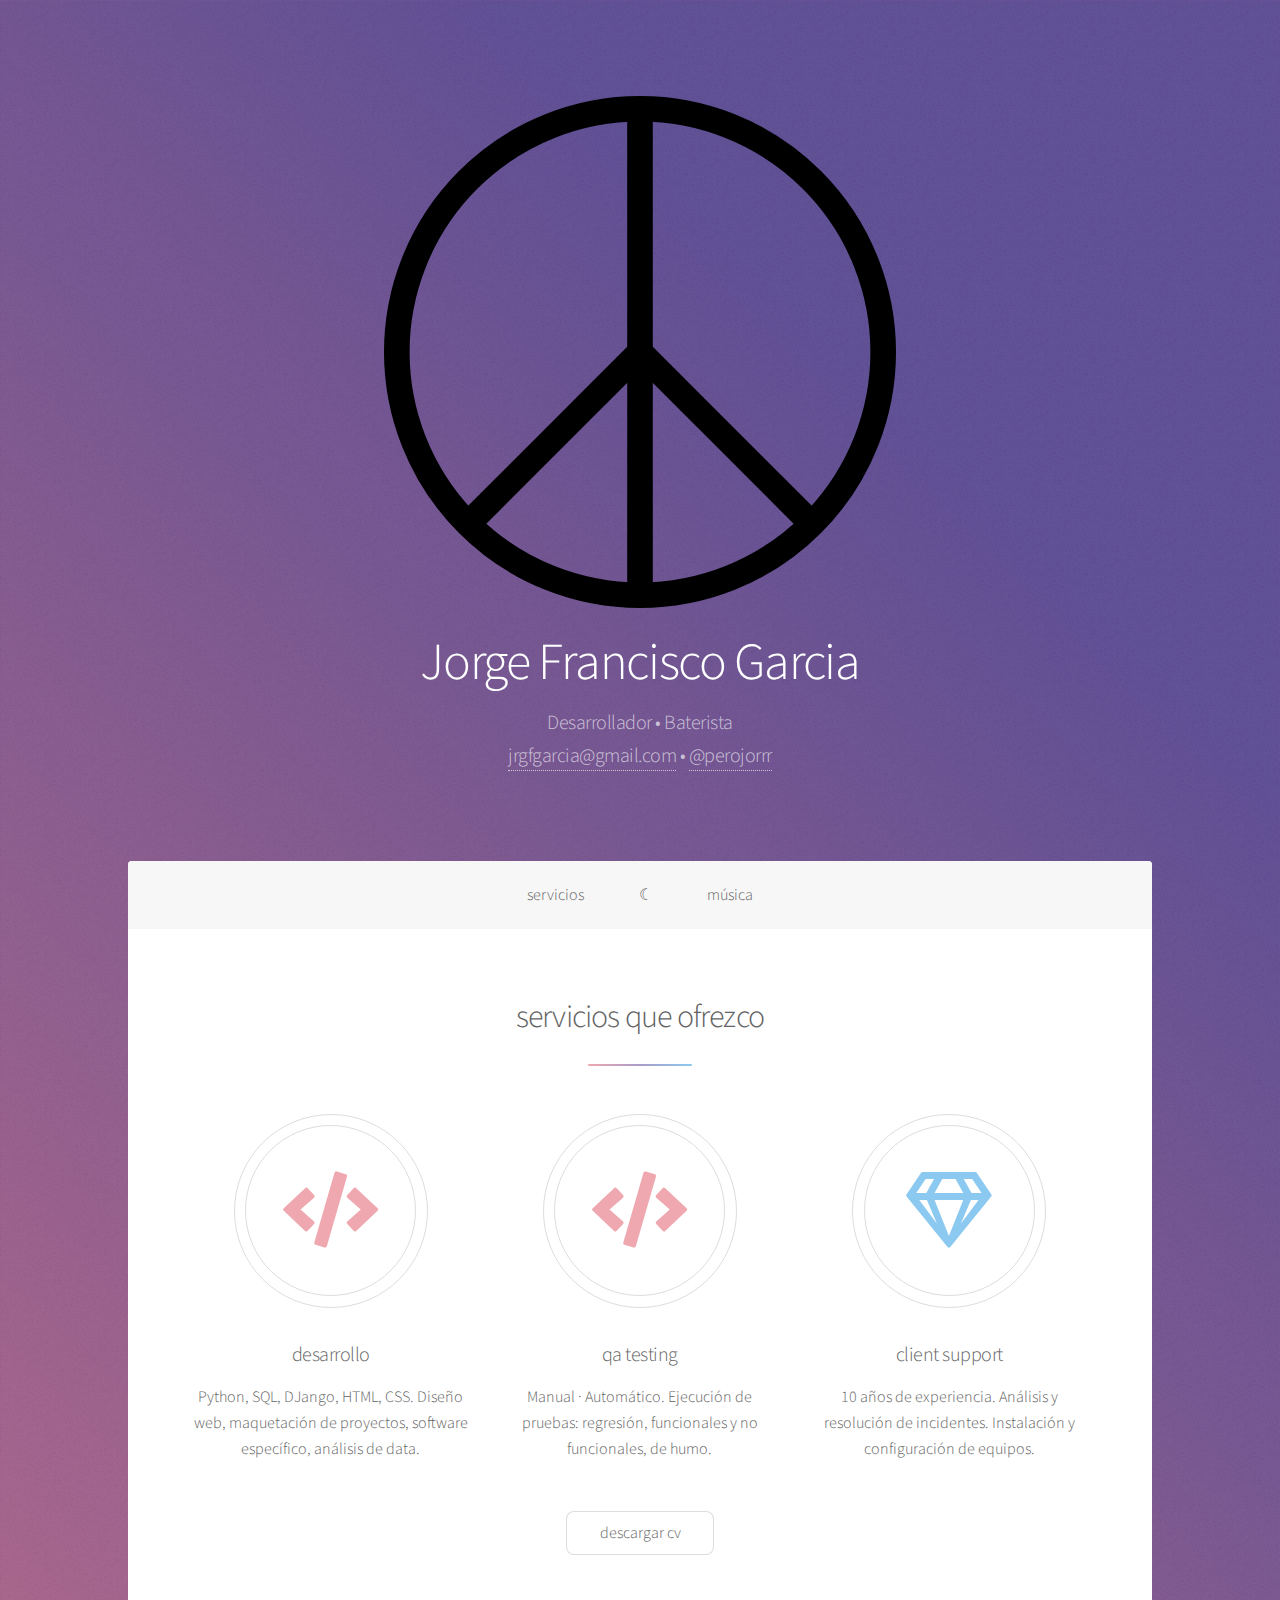
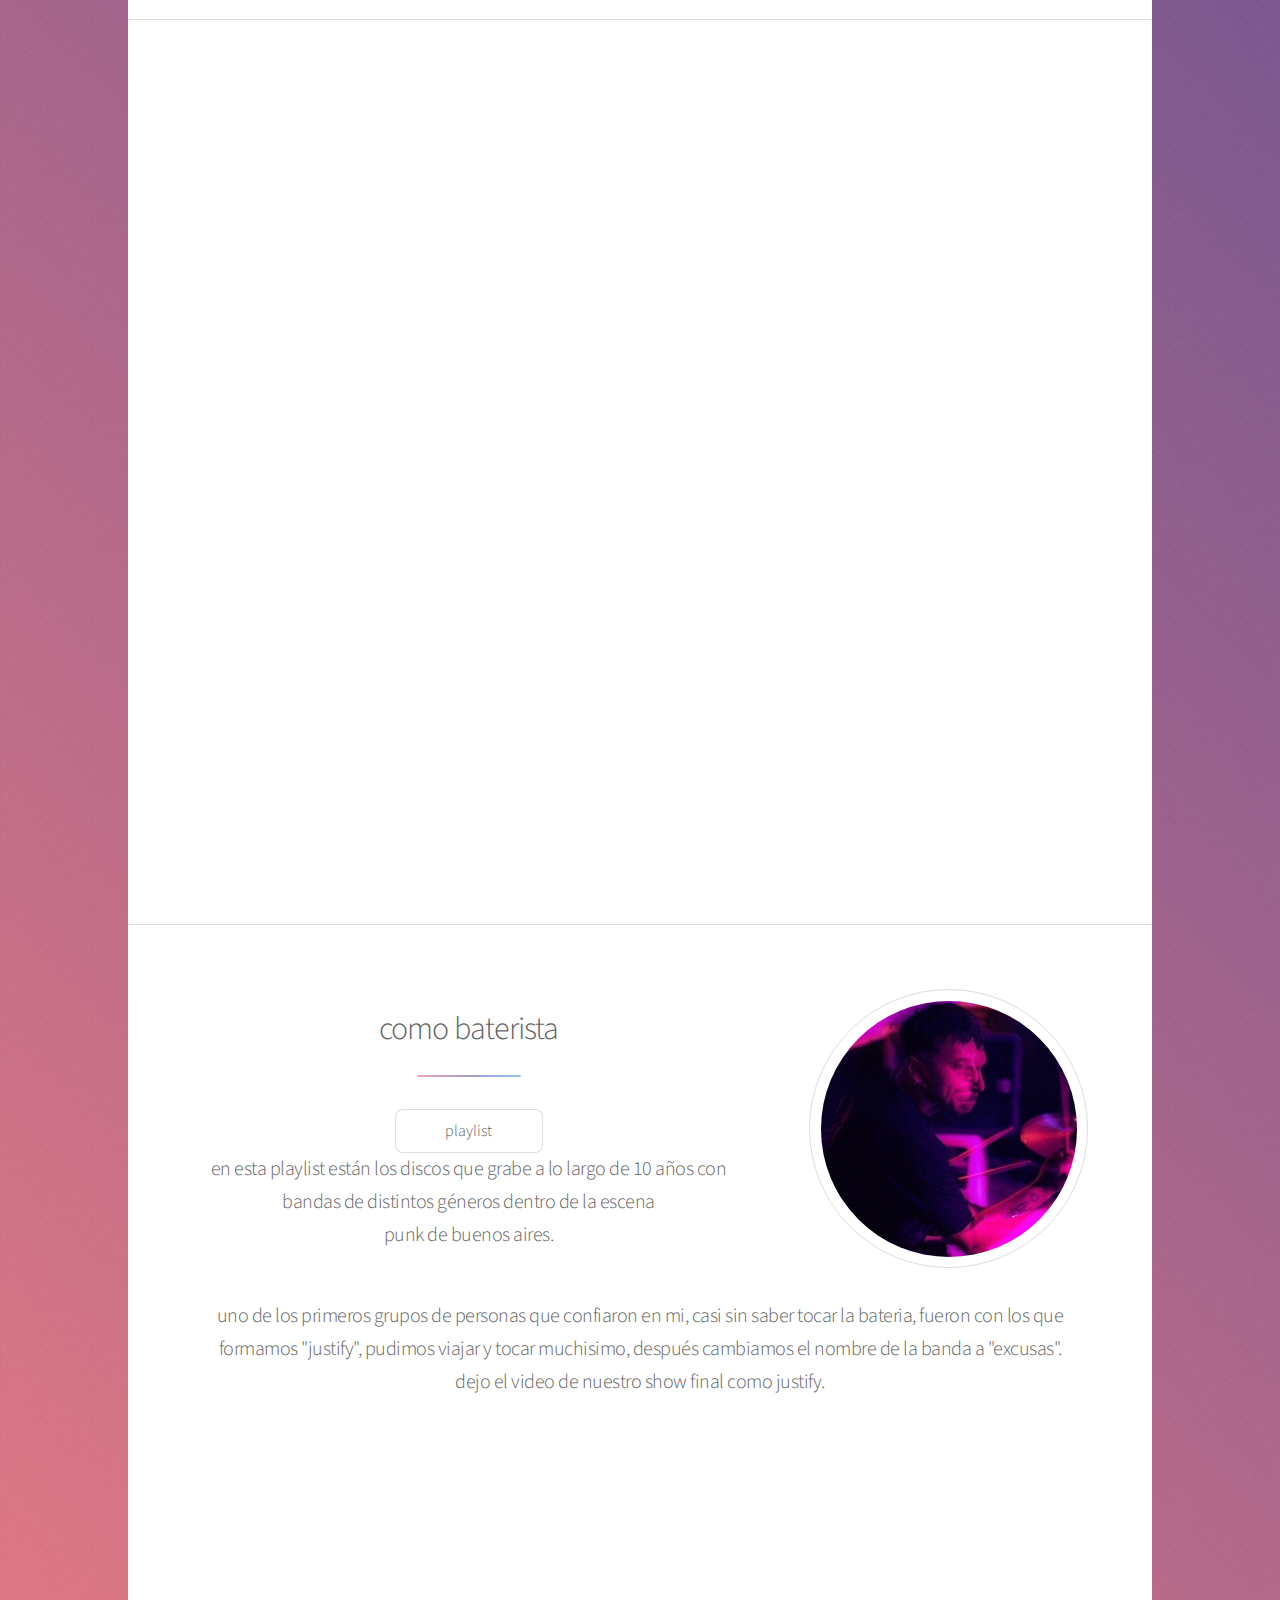
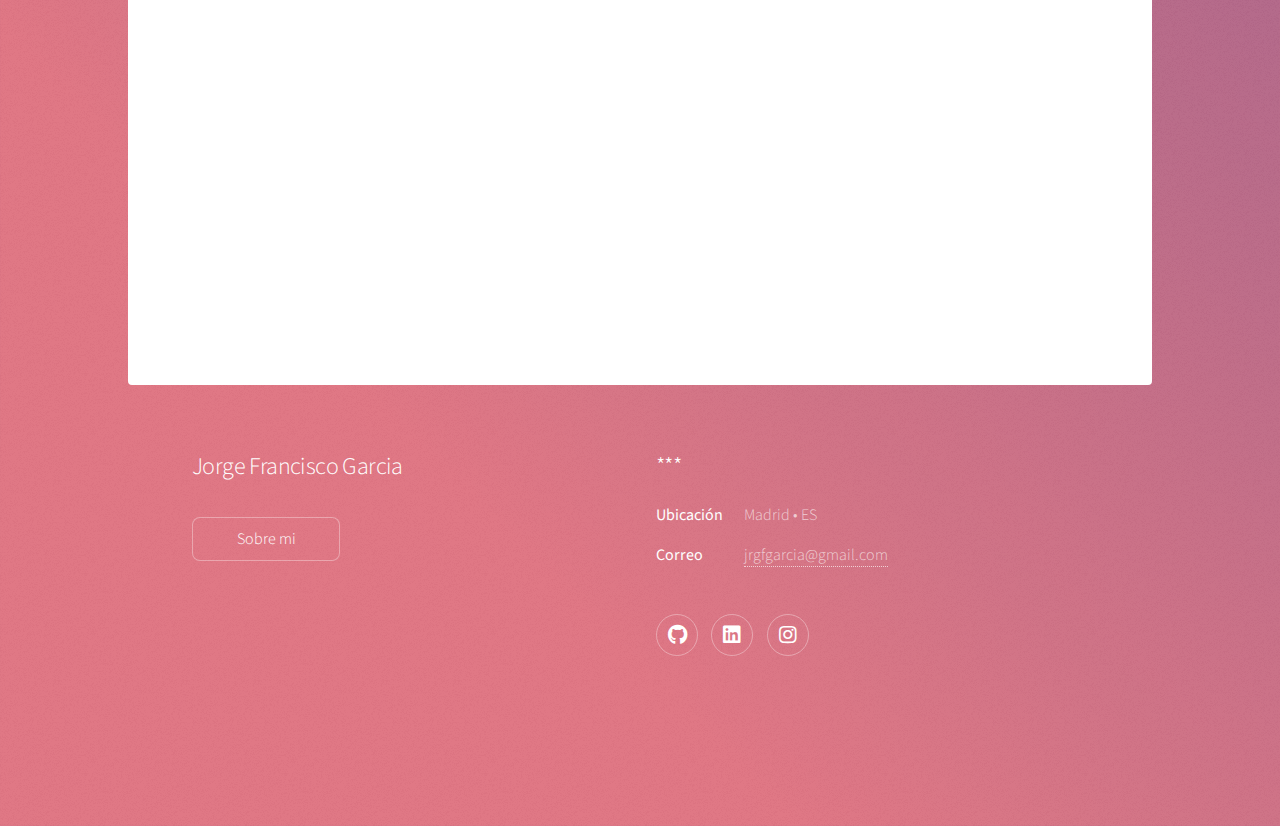
==== index.html @ feb72db9 "Update index.html" ====
<!DOCTYPE HTML>
<html>
	<head>
		<title>Jorge Francisco Garcia</title>
		<meta charset="utf-8" />
		<meta name="viewport" content="width=device-width, initial-scale=1, user-scalable=no" />
		<link rel="stylesheet" href="assets/css/main.css" />
		<!--==================== Favicon ====================-->
    		<link rel="shortcut icon" href="/images/favicon_edited.png" type="image/png">
		<noscript><link rel="stylesheet" href="assets/css/noscript.css" /></noscript>
	</head>
	<body class="is-preload">

		<!-- Wrapper -->
			<div id="wrapper">

				<!-- Header -->
					<header id="header" class="alt">
						<span class="logo"><img src="images/logo.svg" alt="" /></span>
						<h1>Jorge Francisco Garcia</h1>
						<p>Desarrollador &bull; Baterista<br />
						<a href="mailto:jrgfgarcia@gmail.com">jrgfgarcia@gmail.com</a> &bull; <a href="https://instagram.com/perojorrr">@perojorrr</a></p>
					</header>

				<!-- Nav -->
					<nav id="nav">
						<ul>
							<!-- <li><a href="#intro" class="active">Introduction</a></li> -->
							<li><a href="#first">servicios</a></li>
							<li><a href="#second">☾</a></li>
							<li><a href="#cta">música</a></li>
						</ul>
					</nav>

				<!-- Main -->
					<div id="main">

						<!-- Introduction 
							<section id="intro" class="main">
								<div class="spotlight">
									<div class="content">
										<header class="major">
											<h2>Ipsum sed adipiscing</h2>
										</header>
										<p>Sed lorem ipsum dolor sit amet nullam consequat feugiat consequat magna
										adipiscing magna etiam amet veroeros. Lorem ipsum dolor tempus sit cursus.
										Tempus nisl et nullam lorem ipsum dolor sit amet aliquam.</p>
										<ul class="actions">
											<li><a href="generic.html" class="button">Learn More</a></li>
										</ul>
									</div>
									<span class="image"><img src="images/pic01.jpg" alt="" /></span>
								</div>
							</section>-->

						<!-- First Section -->
							<section id="first" class="main special">
								<header class="major">
									<h2>servicios que ofrezco</h2>
								</header>
								<ul class="features">
									<li>
										<span class="icon solid major style1 fa-code"></span>
										<h3>desarrollo</h3>
										<p>Python, SQL, DJango, HTML, CSS. Diseño web, maquetación de proyectos, software específico, análisis de data.</p>
									</li>
									<li>
										<span class="icon solid major style1 fa-code"></span>
										<h3>qa testing</h3>
										<p>Manual · Automático. Ejecución de pruebas: regresión, funcionales y no funcionales, de humo.</p>
									</li>
									<li>
										<span class="icon major style5 fa-gem"></span>
										<h3>client support</h3>
										<p>10 años de experiencia. Análisis y resolución de incidentes. Instalación y configuración de
											equipos.</p>
									</li>
								</ul>
								<footer class="major">
									<ul class="actions special">
										<li><a download="" href="assets/pdf/garcia-cv.pdf" class="button">descargar cv</a></li>
									</ul>
								</footer>
							</section>

						<!-- Second Section -->
							<section id="second" class="main special">
								<!-- <header class="major">
									<h2>Ipsum consequat</h2>
									<p>Donec imperdiet consequat consequat. Suspendisse feugiat congue<br />
									posuere. Nulla massa urna, fermentum eget quam aliquet.</p>
								</header> -->
									<section id="moon" class="main special">
									<iframe width="1200" height="800" src="https://science.nasa.gov/wp-content/uploads/2024/01/moon-phases-2024.mp4#t=0.3" title="VIDEO_TITLE" frameborder="0" allow="accelerometer; autoplay; clipboard-write; gyroscope; picture-in-picture" allowfullscreen></iframe>
									</section>
								<!-- <ul class="statistics">
									<li class="style1">
										<span class="icon solid fa-code-branch"></span>
										<strong>5,120</strong> Etiam
									</li>
									<li class="style2">
										<span class="icon fa-folder-open"></span>
										<strong>8,192</strong> Magna
									</li>
									<li class="style3">
										<span class="icon solid fa-signal"></span>
										<strong>2,048</strong> Tempus
									</li>
									<li class="style4">
										<span class="icon solid fa-laptop"></span>
										<strong>4,096</strong> Aliquam
									</li>
									<li class="style5">
										<span class="icon fa-gem"></span>
										<strong>1,024</strong> Nullam
									</li>
								</ul>
								<p class="content">Nam elementum nisl et mi a commodo porttitor. Morbi sit amet nisl eu arcu faucibus hendrerit vel a risus. Nam a orci mi, elementum ac arcu sit amet, fermentum pellentesque et purus. Integer maximus varius lorem, sed convallis diam accumsan sed. Etiam porttitor placerat sapien, sed eleifend a enim pulvinar faucibus semper quis ut arcu. Ut non nisl a mollis est efficitur vestibulum. Integer eget purus nec nulla mattis et accumsan ut magna libero. Morbi auctor iaculis porttitor. Sed ut magna ac risus et hendrerit scelerisque. Praesent eleifend lacus in lectus aliquam porta. Cras eu ornare dui curabitur lacinia.</p>
								<footer class="major">
									<ul class="actions special">
										<li><a href="generic.html" class="button">Learn More</a></li>
									</ul> 
								</footer>-->
							</section>

		<!-- BATERIA -->
							<section id="cta" class="main special">
								<header class="major">

									<!-- FOTO MIA -->
										<section id="intro" class="main">
											<div class="spotlight">
												<div class="content">
													<header class="major">
													<h2>como baterista</h2>
													</header>
														<a href="https://open.spotify.com/playlist/7vIKDjCzKmywCSIBtEwFJP?si=2563afaea2ca42d3" class="button">playlist</a>
													<p>en esta playlist están los discos que grabe a lo largo de 10 años con bandas de distintos géneros dentro de la escena<br> punk de buenos aires.</p>
												</div>
													<span class="image"><img src="images/drumm.jpg" alt="" /></span>
												</div>
										</section>

									<!-- YT -->
									<section id="second" class="main special">
										<header class="major">
											<p>uno de los primeros grupos de personas que confiaron en mi, casi sin saber tocar la bateria, fueron con los que formamos "justify", pudimos viajar y tocar muchisimo, después cambiamos el nombre de la banda a "excusas".<br />
											dejo el video de nuestro show final como justify.</p>
										</header>
									</section>
									<section id="youtube" class="main special">
									<iframe width="700" height="450" src="https://www.youtube.com/embed/ZhwukKEBjb4?si=sjAo57AoBmgEXAtR" title="VIDEO_TITLE" frameborder="0" allow="accelerometer; autoplay; clipboard-write; gyroscope; picture-in-picture" allowfullscreen></iframe>
									</section>
								</header>
								<!-- <footer class="major">
									<ul class="actions special">
										<li><a href="generic.html" class="button primary">Get Started</a></li>
										<li><a href="generic.html" class="button">Learn More</a></li>
									</ul>
								</footer> -->
							</section>
						</div>

				<!-- Footer -->
					<footer id="footer">
						<section>
							<h2>Jorge Francisco Garcia</h2>
							<p></p>
							<ul class="actions">
								<li><a href="about.html" class="button">Sobre mi</a></li>
							</ul>
						</section>
						<section>
							<h2>***</h2>
							<dl class="alt">
								<dt>Ubicación</dt>
								<dd>Madrid &bull; ES</dd>
								<dt>Correo</dt>
								<dd><a href="mailto:jrgfgarcia@gmail.com">jrgfgarcia@gmail.com</a></dd>
							</dl>
							<ul class="icons">
								<!-- <li><a href="#" class="icon brands fa-twitter alt"><span class="label">Twitter</span></a></li>
								<li><a href="#" class="icon brands fa-facebook-f alt"><span class="label">Facebook</span></a></li> -->
								<li><a href="https://github.com/jorgefranciscogarcia" class="icon brands fa-github alt"><span class="label">GitHub</span></a></li>
								<li><a href="https://www.linkedin.com/in/jorge-francisco-garcia/" class="icon brands fa-linkedin alt"><span class="label">Linkedin</span></a></li>
								<li><a href="https://www.instagram.com/perojorrr/" class="icon brands fa-instagram alt"><span class="label">Instagram</span></a></li>
							</ul>
						</section>
						<p class="copyright"><!-- &copy; 2024 --></p>
					</footer>

			</div>

		<!-- Scripts -->
			<script src="assets/js/jquery.min.js"></script>
			<script src="assets/js/jquery.scrollex.min.js"></script>
			<script src="assets/js/jquery.scrolly.min.js"></script>
			<script src="assets/js/browser.min.js"></script>
			<script src="assets/js/breakpoints.min.js"></script>
			<script src="assets/js/util.js"></script>
			<script src="assets/js/main.js"></script>

	</body>
</html>
---- assets/css/main.css ----
@import url(fontawesome-all.min.css);
@import 'https://fonts.googleapis.com/css?family=Source+Sans+Pro:300,400';

html, body, div, span, applet, object,
iframe, h1, h2, h3, h4, h5, h6, p, blockquote,
pre, a, abbr, acronym, address, big, cite,
code, del, dfn, em, img, ins, kbd, q, s, samp,
small, strike, strong, sub, sup, tt, var, b,
u, i, center, dl, dt, dd, ol, ul, li, fieldset,
form, label, legend, table, caption, tbody,
tfoot, thead, tr, th, td, article, aside,
canvas, details, embed, figure, figcaption,
footer, header, hgroup, menu, nav, output, ruby,
section, summary, time, mark, audio, video {
	margin: 0;
	padding: 0;
	border: 0;
	font-size: 100%;
	font: inherit;
	vertical-align: baseline;}

article, aside, details, figcaption, figure,
footer, header, hgroup, menu, nav, section {
	display: block;}

body {
	line-height: 1;
}

/* EJEMPLO DE COMO SELECCIONE UNAS ORACIONES, LAS IDENTIFIQUE CON UN ID (derecha) Y LAS LLAME DESDE ACÁ CON UN # */

#derecha, #derechatmb {
	text-align: right;
  }

ol, ul {
	list-style: none;
}

blockquote, q {
	quotes: none;
}

	blockquote:before, blockquote:after, q:before, q:after {
		content: '';
		content: none;
	}

table {
	border-collapse: collapse;
	border-spacing: 0;
}

body {
	-webkit-text-size-adjust: none;
}

mark {
	background-color: transparent;
	color: inherit;
}

input::-moz-focus-inner {
	border: 0;
	padding: 0;
}

input, select, textarea {
	-moz-appearance: none;
	-webkit-appearance: none;
	-ms-appearance: none;
	appearance: none;
}

/* Basic */

	@-ms-viewport {
		width: device-width;
	}

	body {
		-ms-overflow-style: scrollbar;
	}

	@media screen and (max-width: 480px) {

		html, body {
			min-width: 320px;
		}

	}

	html {
		box-sizing: border-box;
	}

	*, *:before, *:after {
		box-sizing: inherit;
	}

	body {
		background-color: #935d8c;
		background-image: url("images/overlay.png"), -moz-linear-gradient(45deg, #e37682 15%, #5f4d93 85%);
		background-image: url("images/overlay.png"), -webkit-linear-gradient(45deg, #e37682 15%, #5f4d93 85%);
		background-image: url("images/overlay.png"), -ms-linear-gradient(45deg, #e37682 15%, #5f4d93 85%);
		background-image: url("images/overlay.png"), linear-gradient(45deg, #e37682 15%, #5f4d93 85%);
	}

		body.is-preload *, body.is-preload *:before, body.is-preload *:after {
			-moz-animation: none !important;
			-webkit-animation: none !important;
			-ms-animation: none !important;
			animation: none !important;
			-moz-transition: none !important;
			-webkit-transition: none !important;
			-ms-transition: none !important;
			transition: none !important;
		}

/* Type */

	body {
		background-color: #935d8c;
		color: rgba(255, 255, 255, 0.65);
	}

	body, input, select, textarea {
		font-family: "Source Sans Pro", Helvetica, sans-serif;
		font-size: 17pt;
		font-weight: 300;
		line-height: 1.65;
	}

		@media screen and (max-width: 1680px) {

			body, input, select, textarea {
				font-size: 14pt;
			}

		}

		@media screen and (max-width: 1280px) {

			body, input, select, textarea {
				font-size: 12pt;
			}

		}

		@media screen and (max-width: 360px) {

			body, input, select, textarea {
				font-size: 11pt;
			}

		}

	a {
		-moz-transition: color 0.2s ease, border-bottom 0.2s ease;
		-webkit-transition: color 0.2s ease, border-bottom 0.2s ease;
		-ms-transition: color 0.2s ease, border-bottom 0.2s ease;
		transition: color 0.2s ease, border-bottom 0.2s ease;
		text-decoration: none;
		border-bottom: dotted 1px;
		color: inherit;
	}

		a:hover {
			border-bottom-color: transparent;
		}

	strong, b {
		font-weight: 400;
	}

	em, i {
		font-style: italic;
	}

	p {
		margin: 0 0 2em 0;
	}

		p.content {
			-moz-columns: 20em 2;
			-webkit-columns: 20em 2;
			-ms-columns: 20em 2;
			columns: 20em 2;
			-moz-column-gap: 2em;
			-webkit-column-gap: 2em;
			-ms-column-gap: 2em;
			column-gap: 2em;
			text-align: justify;
		}

	h1, h2, h3, h4, h5, h6 {
		font-weight: 300;
		line-height: 1.5;
		margin: 0 0 0.7em 0;
		letter-spacing: -0.025em;
	}

		h1 a, h2 a, h3 a, h4 a, h5 a, h6 a {
			color: inherit;
			text-decoration: none;
		}

	h1 {
		font-size: 2.5em;
		line-height: 1.2;
	}

	h2 {
		font-size: 1.5em;
	}

	h3 {
		font-size: 1.25em;
	}

	h4 {
		font-size: 1.1em;
	}

	h5 {
		font-size: 0.9em;
	}

	h6 {
		font-size: 0.7em;
	}

	@media screen and (max-width: 736px) {

		h1 {
			font-size: 2em;
		}

	}

	sub {
		font-size: 0.8em;
		position: relative;
		top: 0.5em;
	}

	sup {
		font-size: 0.8em;
		position: relative;
		top: -0.5em;
	}

	blockquote {
		border-left: solid 4px;
		font-style: italic;
		margin: 0 0 2em 0;
		padding: 0.5em 0 0.5em 2em;
	}

	code {
		border-radius: 8px;
		border: solid 1px;
		font-family: "Courier New", monospace;
		font-size: 0.9em;
		margin: 0 0.25em;
		padding: 0.25em 0.65em;
	}

	pre {
		-webkit-overflow-scrolling: touch;
		font-family: "Courier New", monospace;
		font-size: 0.9em;
		margin: 0 0 2em 0;
	}

		pre code {
			display: block;
			line-height: 1.75;
			padding: 1em 1.5em;
			overflow-x: auto;
		}

	hr {
		border: 0;
		border-bottom: solid 1px;
		margin: 2em 0;
	}

		hr.major {
			margin: 3em 0;
		}

	.align-left {
		text-align: left;
	}

	.align-center {
		text-align: center;
	}

	.align-right {
		text-align: right;
	}

	input, select, textarea {
		color: #ffffff;
	}

	a:hover {
		color: #ffffff;
	}

	strong, b {
		color: #ffffff;
	}

	h1, h2, h3, h4, h5, h6 {
		color: #ffffff;
	}

	blockquote {
		border-left-color: rgba(255, 255, 255, 0.35);
	}

	code {
		background: rgba(255, 255, 255, 0.075);
		border-color: rgba(255, 255, 255, 0.35);
	}

	hr {
		border-bottom-color: rgba(255, 255, 255, 0.35);
	}

/* Row */

	.row {
		display: flex;
		flex-wrap: wrap;
		box-sizing: border-box;
		align-items: stretch;
	}

		.row > * {
			box-sizing: border-box;
		}

		.row.gtr-uniform > * > :last-child {
			margin-bottom: 0;
		}

		.row.aln-left {
			justify-content: flex-start;
		}

		.row.aln-center {
			justify-content: center;
		}

		.row.aln-right {
			justify-content: flex-end;
		}

		.row.aln-top {
			align-items: flex-start;
		}

		.row.aln-middle {
			align-items: center;
		}

		.row.aln-bottom {
			align-items: flex-end;
		}

		.row > .imp {
			order: -1;
		}

		.row > .col-1 {
			width: 8.33333%;
		}

		.row > .off-1 {
			margin-left: 8.33333%;
		}

		.row > .col-2 {
			width: 16.66667%;
		}

		.row > .off-2 {
			margin-left: 16.66667%;
		}

		.row > .col-3 {
			width: 25%;
		}

		.row > .off-3 {
			margin-left: 25%;
		}

		.row > .col-4 {
			width: 33.33333%;
		}

		.row > .off-4 {
			margin-left: 33.33333%;
		}

		.row > .col-5 {
			width: 41.66667%;
		}

		.row > .off-5 {
			margin-left: 41.66667%;
		}

		.row > .col-6 {
			width: 50%;
		}

		.row > .off-6 {
			margin-left: 50%;
		}

		.row > .col-7 {
			width: 58.33333%;
		}

		.row > .off-7 {
			margin-left: 58.33333%;
		}

		.row > .col-8 {
			width: 66.66667%;
		}

		.row > .off-8 {
			margin-left: 66.66667%;
		}

		.row > .col-9 {
			width: 75%;
		}

		.row > .off-9 {
			margin-left: 75%;
		}

		.row > .col-10 {
			width: 83.33333%;
		}

		.row > .off-10 {
			margin-left: 83.33333%;
		}

		.row > .col-11 {
			width: 91.66667%;
		}

		.row > .off-11 {
			margin-left: 91.66667%;
		}

		.row > .col-12 {
			width: 100%;
		}

		.row > .off-12 {
			margin-left: 100%;
		}

		.row.gtr-0 {
			margin-top: 0;
			margin-left: 0em;
		}

			.row.gtr-0 > * {
				padding: 0 0 0 0em;
			}

			.row.gtr-0.gtr-uniform {
				margin-top: 0em;
			}

				.row.gtr-0.gtr-uniform > * {
					padding-top: 0em;
				}

		.row.gtr-25 {
			margin-top: 0;
			margin-left: -0.375em;
		}

			.row.gtr-25 > * {
				padding: 0 0 0 0.375em;
			}

			.row.gtr-25.gtr-uniform {
				margin-top: -0.375em;
			}

				.row.gtr-25.gtr-uniform > * {
					padding-top: 0.375em;
				}

		.row.gtr-50 {
			margin-top: 0;
			margin-left: -0.75em;
		}

			.row.gtr-50 > * {
				padding: 0 0 0 0.75em;
			}

			.row.gtr-50.gtr-uniform {
				margin-top: -0.75em;
			}

				.row.gtr-50.gtr-uniform > * {
					padding-top: 0.75em;
				}

		.row {
			margin-top: 0;
			margin-left: -1.5em;
		}

			.row > * {
				padding: 0 0 0 1.5em;
			}

			.row.gtr-uniform {
				margin-top: -1.5em;
			}

				.row.gtr-uniform > * {
					padding-top: 1.5em;
				}

		.row.gtr-150 {
			margin-top: 0;
			margin-left: -2.25em;
		}

			.row.gtr-150 > * {
				padding: 0 0 0 2.25em;
			}

			.row.gtr-150.gtr-uniform {
				margin-top: -2.25em;
			}

				.row.gtr-150.gtr-uniform > * {
					padding-top: 2.25em;
				}

		.row.gtr-200 {
			margin-top: 0;
			margin-left: -3em;
		}

			.row.gtr-200 > * {
				padding: 0 0 0 3em;
			}

			.row.gtr-200.gtr-uniform {
				margin-top: -3em;
			}

				.row.gtr-200.gtr-uniform > * {
					padding-top: 3em;
				}

		@media screen and (max-width: 1680px) {

			.row {
				display: flex;
				flex-wrap: wrap;
				box-sizing: border-box;
				align-items: stretch;
			}

				.row > * {
					box-sizing: border-box;
				}

				.row.gtr-uniform > * > :last-child {
					margin-bottom: 0;
				}

				.row.aln-left {
					justify-content: flex-start;
				}

				.row.aln-center {
					justify-content: center;
				}

				.row.aln-right {
					justify-content: flex-end;
				}

				.row.aln-top {
					align-items: flex-start;
				}

				.row.aln-middle {
					align-items: center;
				}

				.row.aln-bottom {
					align-items: flex-end;
				}

				.row > .imp-xlarge {
					order: -1;
				}

				.row > .col-1-xlarge {
					width: 8.33333%;
				}

				.row > .off-1-xlarge {
					margin-left: 8.33333%;
				}

				.row > .col-2-xlarge {
					width: 16.66667%;
				}

				.row > .off-2-xlarge {
					margin-left: 16.66667%;
				}

				.row > .col-3-xlarge {
					width: 25%;
				}

				.row > .off-3-xlarge {
					margin-left: 25%;
				}

				.row > .col-4-xlarge {
					width: 33.33333%;
				}

				.row > .off-4-xlarge {
					margin-left: 33.33333%;
				}

				.row > .col-5-xlarge {
					width: 41.66667%;
				}

				.row > .off-5-xlarge {
					margin-left: 41.66667%;
				}

				.row > .col-6-xlarge {
					width: 50%;
				}

				.row > .off-6-xlarge {
					margin-left: 50%;
				}

				.row > .col-7-xlarge {
					width: 58.33333%;
				}

				.row > .off-7-xlarge {
					margin-left: 58.33333%;
				}

				.row > .col-8-xlarge {
					width: 66.66667%;
				}

				.row > .off-8-xlarge {
					margin-left: 66.66667%;
				}

				.row > .col-9-xlarge {
					width: 75%;
				}

				.row > .off-9-xlarge {
					margin-left: 75%;
				}

				.row > .col-10-xlarge {
					width: 83.33333%;
				}

				.row > .off-10-xlarge {
					margin-left: 83.33333%;
				}

				.row > .col-11-xlarge {
					width: 91.66667%;
				}

				.row > .off-11-xlarge {
					margin-left: 91.66667%;
				}

				.row > .col-12-xlarge {
					width: 100%;
				}

				.row > .off-12-xlarge {
					margin-left: 100%;
				}

				.row.gtr-0 {
					margin-top: 0;
					margin-left: 0em;
				}

					.row.gtr-0 > * {
						padding: 0 0 0 0em;
					}

					.row.gtr-0.gtr-uniform {
						margin-top: 0em;
					}

						.row.gtr-0.gtr-uniform > * {
							padding-top: 0em;
						}

				.row.gtr-25 {
					margin-top: 0;
					margin-left: -0.375em;
				}

					.row.gtr-25 > * {
						padding: 0 0 0 0.375em;
					}

					.row.gtr-25.gtr-uniform {
						margin-top: -0.375em;
					}

						.row.gtr-25.gtr-uniform > * {
							padding-top: 0.375em;
						}

				.row.gtr-50 {
					margin-top: 0;
					margin-left: -0.75em;
				}

					.row.gtr-50 > * {
						padding: 0 0 0 0.75em;
					}

					.row.gtr-50.gtr-uniform {
						margin-top: -0.75em;
					}

						.row.gtr-50.gtr-uniform > * {
							padding-top: 0.75em;
						}

				.row {
					margin-top: 0;
					margin-left: -1.5em;
				}

					.row > * {
						padding: 0 0 0 1.5em;
					}

					.row.gtr-uniform {
						margin-top: -1.5em;
					}

						.row.gtr-uniform > * {
							padding-top: 1.5em;
						}

				.row.gtr-150 {
					margin-top: 0;
					margin-left: -2.25em;
				}

					.row.gtr-150 > * {
						padding: 0 0 0 2.25em;
					}

					.row.gtr-150.gtr-uniform {
						margin-top: -2.25em;
					}

						.row.gtr-150.gtr-uniform > * {
							padding-top: 2.25em;
						}

				.row.gtr-200 {
					margin-top: 0;
					margin-left: -3em;
				}

					.row.gtr-200 > * {
						padding: 0 0 0 3em;
					}

					.row.gtr-200.gtr-uniform {
						margin-top: -3em;
					}

						.row.gtr-200.gtr-uniform > * {
							padding-top: 3em;
						}

		}

		@media screen and (max-width: 1280px) {

			.row {
				display: flex;
				flex-wrap: wrap;
				box-sizing: border-box;
				align-items: stretch;
			}

				.row > * {
					box-sizing: border-box;
				}

				.row.gtr-uniform > * > :last-child {
					margin-bottom: 0;
				}

				.row.aln-left {
					justify-content: flex-start;
				}

				.row.aln-center {
					justify-content: center;
				}

				.row.aln-right {
					justify-content: flex-end;
				}

				.row.aln-top {
					align-items: flex-start;
				}

				.row.aln-middle {
					align-items: center;
				}

				.row.aln-bottom {
					align-items: flex-end;
				}

				.row > .imp-large {
					order: -1;
				}

				.row > .col-1-large {
					width: 8.33333%;
				}

				.row > .off-1-large {
					margin-left: 8.33333%;
				}

				.row > .col-2-large {
					width: 16.66667%;
				}

				.row > .off-2-large {
					margin-left: 16.66667%;
				}

				.row > .col-3-large {
					width: 25%;
				}

				.row > .off-3-large {
					margin-left: 25%;
				}

				.row > .col-4-large {
					width: 33.33333%;
				}

				.row > .off-4-large {
					margin-left: 33.33333%;
				}

				.row > .col-5-large {
					width: 41.66667%;
				}

				.row > .off-5-large {
					margin-left: 41.66667%;
				}

				.row > .col-6-large {
					width: 50%;
				}

				.row > .off-6-large {
					margin-left: 50%;
				}

				.row > .col-7-large {
					width: 58.33333%;
				}

				.row > .off-7-large {
					margin-left: 58.33333%;
				}

				.row > .col-8-large {
					width: 66.66667%;
				}

				.row > .off-8-large {
					margin-left: 66.66667%;
				}

				.row > .col-9-large {
					width: 75%;
				}

				.row > .off-9-large {
					margin-left: 75%;
				}

				.row > .col-10-large {
					width: 83.33333%;
				}

				.row > .off-10-large {
					margin-left: 83.33333%;
				}

				.row > .col-11-large {
					width: 91.66667%;
				}

				.row > .off-11-large {
					margin-left: 91.66667%;
				}

				.row > .col-12-large {
					width: 100%;
				}

				.row > .off-12-large {
					margin-left: 100%;
				}

				.row.gtr-0 {
					margin-top: 0;
					margin-left: 0em;
				}

					.row.gtr-0 > * {
						padding: 0 0 0 0em;
					}

					.row.gtr-0.gtr-uniform {
						margin-top: 0em;
					}

						.row.gtr-0.gtr-uniform > * {
							padding-top: 0em;
						}

				.row.gtr-25 {
					margin-top: 0;
					margin-left: -0.375em;
				}

					.row.gtr-25 > * {
						padding: 0 0 0 0.375em;
					}

					.row.gtr-25.gtr-uniform {
						margin-top: -0.375em;
					}

						.row.gtr-25.gtr-uniform > * {
							padding-top: 0.375em;
						}

				.row.gtr-50 {
					margin-top: 0;
					margin-left: -0.75em;
				}

					.row.gtr-50 > * {
						padding: 0 0 0 0.75em;
					}

					.row.gtr-50.gtr-uniform {
						margin-top: -0.75em;
					}

						.row.gtr-50.gtr-uniform > * {
							padding-top: 0.75em;
						}

				.row {
					margin-top: 0;
					margin-left: -1.5em;
				}

					.row > * {
						padding: 0 0 0 1.5em;
					}

					.row.gtr-uniform {
						margin-top: -1.5em;
					}

						.row.gtr-uniform > * {
							padding-top: 1.5em;
						}

				.row.gtr-150 {
					margin-top: 0;
					margin-left: -2.25em;
				}

					.row.gtr-150 > * {
						padding: 0 0 0 2.25em;
					}

					.row.gtr-150.gtr-uniform {
						margin-top: -2.25em;
					}

						.row.gtr-150.gtr-uniform > * {
							padding-top: 2.25em;
						}

				.row.gtr-200 {
					margin-top: 0;
					margin-left: -3em;
				}

					.row.gtr-200 > * {
						padding: 0 0 0 3em;
					}

					.row.gtr-200.gtr-uniform {
						margin-top: -3em;
					}

						.row.gtr-200.gtr-uniform > * {
							padding-top: 3em;
						}

		}

		@media screen and (max-width: 980px) {

			.row {
				display: flex;
				flex-wrap: wrap;
				box-sizing: border-box;
				align-items: stretch;
			}

				.row > * {
					box-sizing: border-box;
				}

				.row.gtr-uniform > * > :last-child {
					margin-bottom: 0;
				}

				.row.aln-left {
					justify-content: flex-start;
				}

				.row.aln-center {
					justify-content: center;
				}

				.row.aln-right {
					justify-content: flex-end;
				}

				.row.aln-top {
					align-items: flex-start;
				}

				.row.aln-middle {
					align-items: center;
				}

				.row.aln-bottom {
					align-items: flex-end;
				}

				.row > .imp-medium {
					order: -1;
				}

				.row > .col-1-medium {
					width: 8.33333%;
				}

				.row > .off-1-medium {
					margin-left: 8.33333%;
				}

				.row > .col-2-medium {
					width: 16.66667%;
				}

				.row > .off-2-medium {
					margin-left: 16.66667%;
				}

				.row > .col-3-medium {
					width: 25%;
				}

				.row > .off-3-medium {
					margin-left: 25%;
				}

				.row > .col-4-medium {
					width: 33.33333%;
				}

				.row > .off-4-medium {
					margin-left: 33.33333%;
				}

				.row > .col-5-medium {
					width: 41.66667%;
				}

				.row > .off-5-medium {
					margin-left: 41.66667%;
				}

				.row > .col-6-medium {
					width: 50%;
				}

				.row > .off-6-medium {
					margin-left: 50%;
				}

				.row > .col-7-medium {
					width: 58.33333%;
				}

				.row > .off-7-medium {
					margin-left: 58.33333%;
				}

				.row > .col-8-medium {
					width: 66.66667%;
				}

				.row > .off-8-medium {
					margin-left: 66.66667%;
				}

				.row > .col-9-medium {
					width: 75%;
				}

				.row > .off-9-medium {
					margin-left: 75%;
				}

				.row > .col-10-medium {
					width: 83.33333%;
				}

				.row > .off-10-medium {
					margin-left: 83.33333%;
				}

				.row > .col-11-medium {
					width: 91.66667%;
				}

				.row > .off-11-medium {
					margin-left: 91.66667%;
				}

				.row > .col-12-medium {
					width: 100%;
				}

				.row > .off-12-medium {
					margin-left: 100%;
				}

				.row.gtr-0 {
					margin-top: 0;
					margin-left: 0em;
				}

					.row.gtr-0 > * {
						padding: 0 0 0 0em;
					}

					.row.gtr-0.gtr-uniform {
						margin-top: 0em;
					}

						.row.gtr-0.gtr-uniform > * {
							padding-top: 0em;
						}

				.row.gtr-25 {
					margin-top: 0;
					margin-left: -0.375em;
				}

					.row.gtr-25 > * {
						padding: 0 0 0 0.375em;
					}

					.row.gtr-25.gtr-uniform {
						margin-top: -0.375em;
					}

						.row.gtr-25.gtr-uniform > * {
							padding-top: 0.375em;
						}

				.row.gtr-50 {
					margin-top: 0;
					margin-left: -0.75em;
				}

					.row.gtr-50 > * {
						padding: 0 0 0 0.75em;
					}

					.row.gtr-50.gtr-uniform {
						margin-top: -0.75em;
					}

						.row.gtr-50.gtr-uniform > * {
							padding-top: 0.75em;
						}

				.row {
					margin-top: 0;
					margin-left: -1.5em;
				}

					.row > * {
						padding: 0 0 0 1.5em;
					}

					.row.gtr-uniform {
						margin-top: -1.5em;
					}

						.row.gtr-uniform > * {
							padding-top: 1.5em;
						}

				.row.gtr-150 {
					margin-top: 0;
					margin-left: -2.25em;
				}

					.row.gtr-150 > * {
						padding: 0 0 0 2.25em;
					}

					.row.gtr-150.gtr-uniform {
						margin-top: -2.25em;
					}

						.row.gtr-150.gtr-uniform > * {
							padding-top: 2.25em;
						}

				.row.gtr-200 {
					margin-top: 0;
					margin-left: -3em;
				}

					.row.gtr-200 > * {
						padding: 0 0 0 3em;
					}

					.row.gtr-200.gtr-uniform {
						margin-top: -3em;
					}

						.row.gtr-200.gtr-uniform > * {
							padding-top: 3em;
						}

		}

		@media screen and (max-width: 736px) {

			.row {
				display: flex;
				flex-wrap: wrap;
				box-sizing: border-box;
				align-items: stretch;
			}

				.row > * {
					box-sizing: border-box;
				}

				.row.gtr-uniform > * > :last-child {
					margin-bottom: 0;
				}

				.row.aln-left {
					justify-content: flex-start;
				}

				.row.aln-center {
					justify-content: center;
				}

				.row.aln-right {
					justify-content: flex-end;
				}

				.row.aln-top {
					align-items: flex-start;
				}

				.row.aln-middle {
					align-items: center;
				}

				.row.aln-bottom {
					align-items: flex-end;
				}

				.row > .imp-small {
					order: -1;
				}

				.row > .col-1-small {
					width: 8.33333%;
				}

				.row > .off-1-small {
					margin-left: 8.33333%;
				}

				.row > .col-2-small {
					width: 16.66667%;
				}

				.row > .off-2-small {
					margin-left: 16.66667%;
				}

				.row > .col-3-small {
					width: 25%;
				}

				.row > .off-3-small {
					margin-left: 25%;
				}

				.row > .col-4-small {
					width: 33.33333%;
				}

				.row > .off-4-small {
					margin-left: 33.33333%;
				}

				.row > .col-5-small {
					width: 41.66667%;
				}

				.row > .off-5-small {
					margin-left: 41.66667%;
				}

				.row > .col-6-small {
					width: 50%;
				}

				.row > .off-6-small {
					margin-left: 50%;
				}

				.row > .col-7-small {
					width: 58.33333%;
				}

				.row > .off-7-small {
					margin-left: 58.33333%;
				}

				.row > .col-8-small {
					width: 66.66667%;
				}

				.row > .off-8-small {
					margin-left: 66.66667%;
				}

				.row > .col-9-small {
					width: 75%;
				}

				.row > .off-9-small {
					margin-left: 75%;
				}

				.row > .col-10-small {
					width: 83.33333%;
				}

				.row > .off-10-small {
					margin-left: 83.33333%;
				}

				.row > .col-11-small {
					width: 91.66667%;
				}

				.row > .off-11-small {
					margin-left: 91.66667%;
				}

				.row > .col-12-small {
					width: 100%;
				}

				.row > .off-12-small {
					margin-left: 100%;
				}

				.row.gtr-0 {
					margin-top: 0;
					margin-left: 0em;
				}

					.row.gtr-0 > * {
						padding: 0 0 0 0em;
					}

					.row.gtr-0.gtr-uniform {
						margin-top: 0em;
					}

						.row.gtr-0.gtr-uniform > * {
							padding-top: 0em;
						}

				.row.gtr-25 {
					margin-top: 0;
					margin-left: -0.25em;
				}

					.row.gtr-25 > * {
						padding: 0 0 0 0.25em;
					}

					.row.gtr-25.gtr-uniform {
						margin-top: -0.25em;
					}

						.row.gtr-25.gtr-uniform > * {
							padding-top: 0.25em;
						}

				.row.gtr-50 {
					margin-top: 0;
					margin-left: -0.5em;
				}

					.row.gtr-50 > * {
						padding: 0 0 0 0.5em;
					}

					.row.gtr-50.gtr-uniform {
						margin-top: -0.5em;
					}

						.row.gtr-50.gtr-uniform > * {
							padding-top: 0.5em;
						}

				.row {
					margin-top: 0;
					margin-left: -1em;
				}

					.row > * {
						padding: 0 0 0 1em;
					}

					.row.gtr-uniform {
						margin-top: -1em;
					}

						.row.gtr-uniform > * {
							padding-top: 1em;
						}

				.row.gtr-150 {
					margin-top: 0;
					margin-left: -1.5em;
				}

					.row.gtr-150 > * {
						padding: 0 0 0 1.5em;
					}

					.row.gtr-150.gtr-uniform {
						margin-top: -1.5em;
					}

						.row.gtr-150.gtr-uniform > * {
							padding-top: 1.5em;
						}

				.row.gtr-200 {
					margin-top: 0;
					margin-left: -2em;
				}

					.row.gtr-200 > * {
						padding: 0 0 0 2em;
					}

					.row.gtr-200.gtr-uniform {
						margin-top: -2em;
					}

						.row.gtr-200.gtr-uniform > * {
							padding-top: 2em;
						}

		}

		@media screen and (max-width: 480px) {

			.row {
				display: flex;
				flex-wrap: wrap;
				box-sizing: border-box;
				align-items: stretch;
			}

				.row > * {
					box-sizing: border-box;
				}

				.row.gtr-uniform > * > :last-child {
					margin-bottom: 0;
				}

				.row.aln-left {
					justify-content: flex-start;
				}

				.row.aln-center {
					justify-content: center;
				}

				.row.aln-right {
					justify-content: flex-end;
				}

				.row.aln-top {
					align-items: flex-start;
				}

				.row.aln-middle {
					align-items: center;
				}

				.row.aln-bottom {
					align-items: flex-end;
				}

				.row > .imp-xsmall {
					order: -1;
				}

				.row > .col-1-xsmall {
					width: 8.33333%;
				}

				.row > .off-1-xsmall {
					margin-left: 8.33333%;
				}

				.row > .col-2-xsmall {
					width: 16.66667%;
				}

				.row > .off-2-xsmall {
					margin-left: 16.66667%;
				}

				.row > .col-3-xsmall {
					width: 25%;
				}

				.row > .off-3-xsmall {
					margin-left: 25%;
				}

				.row > .col-4-xsmall {
					width: 33.33333%;
				}

				.row > .off-4-xsmall {
					margin-left: 33.33333%;
				}

				.row > .col-5-xsmall {
					width: 41.66667%;
				}

				.row > .off-5-xsmall {
					margin-left: 41.66667%;
				}

				.row > .col-6-xsmall {
					width: 50%;
				}

				.row > .off-6-xsmall {
					margin-left: 50%;
				}

				.row > .col-7-xsmall {
					width: 58.33333%;
				}

				.row > .off-7-xsmall {
					margin-left: 58.33333%;
				}

				.row > .col-8-xsmall {
					width: 66.66667%;
				}

				.row > .off-8-xsmall {
					margin-left: 66.66667%;
				}

				.row > .col-9-xsmall {
					width: 75%;
				}

				.row > .off-9-xsmall {
					margin-left: 75%;
				}

				.row > .col-10-xsmall {
					width: 83.33333%;
				}

				.row > .off-10-xsmall {
					margin-left: 83.33333%;
				}

				.row > .col-11-xsmall {
					width: 91.66667%;
				}

				.row > .off-11-xsmall {
					margin-left: 91.66667%;
				}

				.row > .col-12-xsmall {
					width: 100%;
				}

				.row > .off-12-xsmall {
					margin-left: 100%;
				}

				.row.gtr-0 {
					margin-top: 0;
					margin-left: 0em;
				}

					.row.gtr-0 > * {
						padding: 0 0 0 0em;
					}

					.row.gtr-0.gtr-uniform {
						margin-top: 0em;
					}

						.row.gtr-0.gtr-uniform > * {
							padding-top: 0em;
						}

				.row.gtr-25 {
					margin-top: 0;
					margin-left: -0.3125em;
				}

					.row.gtr-25 > * {
						padding: 0 0 0 0.3125em;
					}

					.row.gtr-25.gtr-uniform {
						margin-top: -0.3125em;
					}

						.row.gtr-25.gtr-uniform > * {
							padding-top: 0.3125em;
						}

				.row.gtr-50 {
					margin-top: 0;
					margin-left: -0.625em;
				}

					.row.gtr-50 > * {
						padding: 0 0 0 0.625em;
					}

					.row.gtr-50.gtr-uniform {
						margin-top: -0.625em;
					}

						.row.gtr-50.gtr-uniform > * {
							padding-top: 0.625em;
						}

				.row {
					margin-top: 0;
					margin-left: -1.25em;
				}

					.row > * {
						padding: 0 0 0 1.25em;
					}

					.row.gtr-uniform {
						margin-top: -1.25em;
					}

						.row.gtr-uniform > * {
							padding-top: 1.25em;
						}

				.row.gtr-150 {
					margin-top: 0;
					margin-left: -1.875em;
				}

					.row.gtr-150 > * {
						padding: 0 0 0 1.875em;
					}

					.row.gtr-150.gtr-uniform {
						margin-top: -1.875em;
					}

						.row.gtr-150.gtr-uniform > * {
							padding-top: 1.875em;
						}

				.row.gtr-200 {
					margin-top: 0;
					margin-left: -2.5em;
				}

					.row.gtr-200 > * {
						padding: 0 0 0 2.5em;
					}

					.row.gtr-200.gtr-uniform {
						margin-top: -2.5em;
					}

						.row.gtr-200.gtr-uniform > * {
							padding-top: 2.5em;
						}

		}

/* Box */

	.box {
		border-radius: 8px;
		border: solid;
		margin-bottom: 2em;
		padding: 1.5em;
	}

		.box > :last-child,
		.box > :last-child > :last-child,
		.box > :last-child > :last-child > :last-child {
			margin-bottom: 0;
		}

		.box.alt {
			border: 0;
			border-radius: 0;
			padding: 0;
		}

	.box {
		border-color: rgba(255, 255, 255, 0.35);
	}

/* Button */

	input[type="submit"],
	input[type="reset"],
	input[type="button"],
	button,
	.button {
		-moz-appearance: none;
		-webkit-appearance: none;
		-ms-appearance: none;
		appearance: none;
		-moz-transition: background-color 0.2s ease-in-out, color 0.2s ease-in-out;
		-webkit-transition: background-color 0.2s ease-in-out, color 0.2s ease-in-out;
		-ms-transition: background-color 0.2s ease-in-out, color 0.2s ease-in-out;
		transition: background-color 0.2s ease-in-out, color 0.2s ease-in-out;
		border-radius: 8px;
		border: 0;
		cursor: pointer;
		display: inline-block;
		font-weight: 300;
		height: 2.75em;
		line-height: 2.75em;
		min-width: 9.25em;
		padding: 0 1.5em;
		text-align: center;
		text-decoration: none;
		white-space: nowrap;
	}

		input[type="submit"].icon,
		input[type="reset"].icon,
		input[type="button"].icon,
		button.icon,
		.button.icon {
			padding-left: 1.35em;
		}

			input[type="submit"].icon:before,
			input[type="reset"].icon:before,
			input[type="button"].icon:before,
			button.icon:before,
			.button.icon:before {
				margin-right: 0.5em;
			}

		input[type="submit"].fit,
		input[type="reset"].fit,
		input[type="button"].fit,
		button.fit,
		.button.fit {
			width: 100%;
		}

		input[type="submit"].small,
		input[type="reset"].small,
		input[type="button"].small,
		button.small,
		.button.small {
			font-size: 0.8em;
		}

		input[type="submit"].large,
		input[type="reset"].large,
		input[type="button"].large,
		button.large,
		.button.large {
			font-size: 1.35em;
		}

		input[type="submit"].disabled, input[type="submit"]:disabled,
		input[type="reset"].disabled,
		input[type="reset"]:disabled,
		input[type="button"].disabled,
		input[type="button"]:disabled,
		button.disabled,
		button:disabled,
		.button.disabled,
		.button:disabled {
			pointer-events: none;
			opacity: 0.25;
		}

		@media screen and (max-width: 736px) {

			input[type="submit"],
			input[type="reset"],
			input[type="button"],
			button,
			.button {
				min-width: 0;
			}

		}

	input[type="submit"],
	input[type="reset"],
	input[type="button"],
	button,
	.button {
		background-color: transparent;
		box-shadow: inset 0 0 0 1px rgba(255, 255, 255, 0.35);
		color: #ffffff !important;
	}

		input[type="submit"]:hover,
		input[type="reset"]:hover,
		input[type="button"]:hover,
		button:hover,
		.button:hover {
			background-color: rgba(255, 255, 255, 0.075);
		}

		input[type="submit"]:active,
		input[type="reset"]:active,
		input[type="button"]:active,
		button:active,
		.button:active {
			background-color: rgba(255, 255, 255, 0.2);
		}

		input[type="submit"].icon:before,
		input[type="reset"].icon:before,
		input[type="button"].icon:before,
		button.icon:before,
		.button.icon:before {
			color: rgba(255, 255, 255, 0.5);
		}

		input[type="submit"].primary,
		input[type="reset"].primary,
		input[type="button"].primary,
		button.primary,
		.button.primary {
			background-color: #8cc9f0;
			color: #ffffff !important;
			box-shadow: none;
		}

			input[type="submit"].primary:hover,
			input[type="reset"].primary:hover,
			input[type="button"].primary:hover,
			button.primary:hover,
			.button.primary:hover {
				background-color: #9acff2;
			}

			input[type="submit"].primary:active,
			input[type="reset"].primary:active,
			input[type="button"].primary:active,
			button.primary:active,
			.button.primary:active {
				background-color: #7ec3ee;
			}

			input[type="submit"].primary.icon:before,
			input[type="reset"].primary.icon:before,
			input[type="button"].primary.icon:before,
			button.primary.icon:before,
			.button.primary.icon:before {
				color: #ffffff !important;
			}

/* Form */

	form {
		margin: 0 0 2em 0;
	}

	label {
		display: block;
		font-size: 0.9em;
		font-weight: 400;
		margin: 0 0 1em 0;
	}

	input[type="text"],
	input[type="password"],
	input[type="email"],
	select,
	textarea {
		-moz-appearance: none;
		-webkit-appearance: none;
		-ms-appearance: none;
		appearance: none;
		border-radius: 8px;
		border: solid 1px;
		color: inherit;
		display: block;
		outline: 0;
		padding: 0 1em;
		text-decoration: none;
		width: 100%;
	}

		input[type="text"]:invalid,
		input[type="password"]:invalid,
		input[type="email"]:invalid,
		select:invalid,
		textarea:invalid {
			box-shadow: none;
		}

	select {
		background-size: 1.25rem;
		background-repeat: no-repeat;
		background-position: calc(100% - 1rem) center;
		height: 2.75em;
		padding-right: 2.75em;
		text-overflow: ellipsis;
	}

		select:focus::-ms-value {
			background-color: transparent;
		}

		select::-ms-expand {
			display: none;
		}

	input[type="text"],
	input[type="password"],
	input[type="email"],
	select {
		height: 2.75em;
	}

	textarea {
		padding: 0.75em 1em;
	}

	input[type="checkbox"],
	input[type="radio"] {
		-moz-appearance: none;
		-webkit-appearance: none;
		-ms-appearance: none;
		appearance: none;
		display: block;
		float: left;
		margin-right: -2em;
		opacity: 0;
		width: 1em;
		z-index: -1;
	}

		input[type="checkbox"] + label,
		input[type="radio"] + label {
			text-decoration: none;
			cursor: pointer;
			display: inline-block;
			font-size: 1em;
			font-weight: 300;
			padding-left: 2.4em;
			padding-right: 0.75em;
			position: relative;
		}

			input[type="checkbox"] + label:before,
			input[type="radio"] + label:before {
				-moz-osx-font-smoothing: grayscale;
				-webkit-font-smoothing: antialiased;
				display: inline-block;
				font-style: normal;
				font-variant: normal;
				text-rendering: auto;
				line-height: 1;
				text-transform: none !important;
				font-family: 'Font Awesome 5 Free';
				font-weight: 900;
			}

			input[type="checkbox"] + label:before,
			input[type="radio"] + label:before {
				border-radius: 8px;
				border: solid 1px;
				content: '';
				display: inline-block;
				font-size: 0.8em;
				height: 2.0625em;
				left: 0;
				line-height: 2.0625em;
				position: absolute;
				text-align: center;
				top: 0;
				width: 2.0625em;
			}

		input[type="checkbox"]:checked + label:before,
		input[type="radio"]:checked + label:before {
			content: '\f00c';
		}

	input[type="checkbox"] + label:before {
		border-radius: 8px;
	}

	input[type="radio"] + label:before {
		border-radius: 100%;
	}

	::-webkit-input-placeholder {
		opacity: 1.0;
	}

	:-moz-placeholder {
		opacity: 1.0;
	}

	::-moz-placeholder {
		opacity: 1.0;
	}

	:-ms-input-placeholder {
		opacity: 1.0;
	}

	label {
		color: #ffffff;
	}

	input[type="text"],
	input[type="password"],
	input[type="email"],
	select,
	textarea {
		background-color: rgba(255, 255, 255, 0.075);
		border-color: rgba(255, 255, 255, 0.35);
	}

		input[type="text"]:focus,
		input[type="password"]:focus,
		input[type="email"]:focus,
		select:focus,
		textarea:focus {
			border-color: #8cc9f0;
			box-shadow: 0 0 0 1px #8cc9f0;
		}

	select {
		background-image: url("data:image/svg+xml;charset=utf8,%3Csvg xmlns='http://www.w3.org/2000/svg' width='40' height='40' preserveAspectRatio='none' viewBox='0 0 40 40'%3E%3Cpath d='M9.4,12.3l10.4,10.4l10.4-10.4c0.2-0.2,0.5-0.4,0.9-0.4c0.3,0,0.6,0.1,0.9,0.4l3.3,3.3c0.2,0.2,0.4,0.5,0.4,0.9 c0,0.4-0.1,0.6-0.4,0.9L20.7,31.9c-0.2,0.2-0.5,0.4-0.9,0.4c-0.3,0-0.6-0.1-0.9-0.4L4.3,17.3c-0.2-0.2-0.4-0.5-0.4-0.9 c0-0.4,0.1-0.6,0.4-0.9l3.3-3.3c0.2-0.2,0.5-0.4,0.9-0.4S9.1,12.1,9.4,12.3z' fill='rgba(255, 255, 255, 0.35)' /%3E%3C/svg%3E");
	}

		select option {
			color: #ffffff;
			background: #935d8c;
		}

	input[type="checkbox"] + label,
	input[type="radio"] + label {
		color: rgba(255, 255, 255, 0.65);
	}

		input[type="checkbox"] + label:before,
		input[type="radio"] + label:before {
			background: rgba(255, 255, 255, 0.075);
			border-color: rgba(255, 255, 255, 0.35);
		}

	input[type="checkbox"]:checked + label:before,
	input[type="radio"]:checked + label:before {
		background-color: #ffffff;
		border-color: #ffffff;
		color: #935d8c;
	}

	input[type="checkbox"]:focus + label:before,
	input[type="radio"]:focus + label:before {
		border-color: #8cc9f0;
		box-shadow: 0 0 0 1px #8cc9f0;
	}

	::-webkit-input-placeholder {
		color: rgba(255, 255, 255, 0.5) !important;
	}

	:-moz-placeholder {
		color: rgba(255, 255, 255, 0.5) !important;
	}

	::-moz-placeholder {
		color: rgba(255, 255, 255, 0.5) !important;
	}

	:-ms-input-placeholder {
		color: rgba(255, 255, 255, 0.5) !important;
	}

	.formerize-placeholder {
		color: rgba(255, 255, 255, 0.5) !important;
	}

/* Icon */

	.icon {
		text-decoration: none;
		-moz-transition: background-color 0.2s ease-in-out, color 0.2s ease-in-out;
		-webkit-transition: background-color 0.2s ease-in-out, color 0.2s ease-in-out;
		-ms-transition: background-color 0.2s ease-in-out, color 0.2s ease-in-out;
		transition: background-color 0.2s ease-in-out, color 0.2s ease-in-out;
		border-bottom: none;
		position: relative;
	}

		.icon:before {
			-moz-osx-font-smoothing: grayscale;
			-webkit-font-smoothing: antialiased;
			display: inline-block;
			font-style: normal;
			font-variant: normal;
			text-rendering: auto;
			line-height: 1;
			text-transform: none !important;
			font-family: 'Font Awesome 5 Free';
			font-weight: 400;
		}

		.icon > .label {
			display: none;
		}

		.icon:before {
			line-height: solid;
		}

		.icon.solid:before {
			font-weight: 900;
		}

		.icon.brands:before {
			font-family: 'Font Awesome 5 Brands';
		}

		.icon.major {
			border: solid 1px;
			display: inline-block;
			border-radius: 100%;
			padding: 0.65em;
			margin: 0 0 2em 0;
			cursor: default;
		}

			.icon.major:before {
				display: inline-block;
				font-size: 6.25rem;
				width: 2.25em;
				height: 2.25em;
				line-height: 2.2em;
				border-radius: 100%;
				border: solid 1px;
				text-align: center;
			}

		.icon.alt {
			display: inline-block;
			border: solid 1px;
			border-radius: 100%;
		}

			.icon.alt:before {
				display: block;
				font-size: 1.25em;
				width: 2em;
				height: 2em;
				text-align: center;
				line-height: 2em;
			}

		.icon.style1 {
			color: #efa8b0;
		}

		.icon.style2 {
			color: #c79cc8;
		}

		.icon.style3 {
			color: #a89cc8;
		}

		.icon.style4 {
			color: #9bb2e1;
		}

		.icon.style5 {
			color: #8cc9f0;
		}

		@media screen and (max-width: 1680px) {

			.icon.major:before {
				font-size: 5.5rem;
			}

		}

		@media screen and (max-width: 1280px) {

			.icon.major:before {
				font-size: 4.75rem;
			}

		}

		@media screen and (max-width: 736px) {

			.icon.major {
				margin: 0 0 1.5em 0;
				padding: 0.35em;
			}

				.icon.major:before {
					font-size: 3.5rem;
				}

		}

	.icon.major {
		border-color: rgba(255, 255, 255, 0.35);
	}

		.icon.major:before {
			border-color: rgba(255, 255, 255, 0.35);
		}

	.icon.alt {
		border-color: rgba(255, 255, 255, 0.35);
		color: #ffffff;
	}

		.icon.alt:hover {
			background-color: rgba(255, 255, 255, 0.075);
		}

		.icon.alt:active {
			background-color: rgba(255, 255, 255, 0.2);
		}

/* Image */

	.image {
		border-radius: 8px;
		border: 0;
		display: inline-block;
		position: relative;
	}

		.image img {
			border-radius: 8px;
			display: block;
		}

		.image.left, .image.right {
			max-width: 40%;
		}

			.image.left img, .image.right img {
				width: 100%;
			}

		.image.left {
			float: left;
			margin: 0 1.5em 1em 0;
			top: 0.25em;
		}

		.image.right {
			float: right;
			margin: 0 0 1em 1.5em;
			top: 0.25em;
		}

		.image.fit {
			display: block;
			margin: 0 0 2em 0;
			width: 100%;
		}

			.image.fit img {
				width: 100%;
			}

		.image.main {
			display: block;
			margin: 0 0 3em 0;
			width: 100%;
		}

			.image.main img {
				width: 100%;
			}

/* List */

	ol {
		list-style: decimal;
		margin: 0 0 2em 0;
		padding-left: 1.25em;
	}

		ol li {
			padding-left: 0.25em;
		}

	ul {
		list-style: disc;
		margin: 0 0 2em 0;
		padding-left: 1em;
	}

		ul li {
			padding-left: 0.5em;
		}

		ul.alt {
			list-style: none;
			padding-left: 0;
		}

			ul.alt li {
				border-top: solid 1px;
				padding: 0.5em 0;
			}

				ul.alt li:first-child {
					border-top: 0;
					padding-top: 0;
				}

	dl {
		margin: 0 0 2em 0;
	}

		dl dt {
			display: block;
			font-weight: 400;
			margin: 0 0 1em 0;
		}

		dl dd {
			margin-left: 2em;
		}

		dl.alt dt {
			display: block;
			width: 3em;
			margin: 0;
			clear: left;
			float: left;
		}

		dl.alt dd {
			margin: 0 0 0.85em 5.5em;
		}

		dl.alt:after {
			content: '';
			display: block;
			clear: both;
		}

	ul.alt li {
		border-top-color: rgba(255, 255, 255, 0.35);
	}

	dl dt {
		color: #ffffff;
	}

/* Actions */

	ul.actions {
		display: -moz-flex;
		display: -webkit-flex;
		display: -ms-flex;
		display: flex;
		cursor: default;
		list-style: none;
		margin-left: -1em;
		padding-left: 0;
	}

		ul.actions li {
			padding: 0 0 0 1em;
			vertical-align: middle;
		}

		ul.actions.special {
			-moz-justify-content: center;
			-webkit-justify-content: center;
			-ms-justify-content: center;
			justify-content: center;
			width: 100%;
			margin-left: 0;
		}

			ul.actions.special li:first-child {
				padding-left: 0;
			}

		ul.actions.stacked {
			-moz-flex-direction: column;
			-webkit-flex-direction: column;
			-ms-flex-direction: column;
			flex-direction: column;
			margin-left: 0;
		}

			ul.actions.stacked li {
				padding: 1.3em 0 0 0;
			}

				ul.actions.stacked li:first-child {
					padding-top: 0;
				}

		ul.actions.fit {
			width: calc(100% + 1em);
		}

			ul.actions.fit li {
				-moz-flex-grow: 1;
				-webkit-flex-grow: 1;
				-ms-flex-grow: 1;
				flex-grow: 1;
				-moz-flex-shrink: 1;
				-webkit-flex-shrink: 1;
				-ms-flex-shrink: 1;
				flex-shrink: 1;
				width: 100%;
			}

				ul.actions.fit li > * {
					width: 100%;
				}

			ul.actions.fit.stacked {
				width: 100%;
			}

		@media screen and (max-width: 480px) {

			ul.actions:not(.fixed) {
				-moz-flex-direction: column;
				-webkit-flex-direction: column;
				-ms-flex-direction: column;
				flex-direction: column;
				margin-left: 0;
				width: 100% !important;
			}

				ul.actions:not(.fixed) li {
					-moz-flex-grow: 1;
					-webkit-flex-grow: 1;
					-ms-flex-grow: 1;
					flex-grow: 1;
					-moz-flex-shrink: 1;
					-webkit-flex-shrink: 1;
					-ms-flex-shrink: 1;
					flex-shrink: 1;
					padding: 1em 0 0 0;
					text-align: center;
					width: 100%;
				}

					ul.actions:not(.fixed) li > * {
						width: 100%;
					}

					ul.actions:not(.fixed) li:first-child {
						padding-top: 0;
					}

					ul.actions:not(.fixed) li input[type="submit"],
					ul.actions:not(.fixed) li input[type="reset"],
					ul.actions:not(.fixed) li input[type="button"],
					ul.actions:not(.fixed) li button,
					ul.actions:not(.fixed) li .button {
						width: 100%;
					}

						ul.actions:not(.fixed) li input[type="submit"].icon:before,
						ul.actions:not(.fixed) li input[type="reset"].icon:before,
						ul.actions:not(.fixed) li input[type="button"].icon:before,
						ul.actions:not(.fixed) li button.icon:before,
						ul.actions:not(.fixed) li .button.icon:before {
							margin-left: -0.5rem;
						}

		}

/* Icons */

	ul.icons {
		cursor: default;
		list-style: none;
		padding-left: 0;
	}

		ul.icons li {
			display: inline-block;
			padding: 0 0.65em 0 0;
		}

			ul.icons li:last-child {
				padding-right: 0 !important;
			}

/* Section/Article */

	section.special, article.special {
		text-align: center;
	}

	header.major {
		margin-bottom: 3em;
	}

		header.major h2 {
			font-size: 2em;
		}

			header.major h2:after {
				display: block;
				content: '';
				width: 3.25em;
				height: 2px;
				margin: 0.7em 0 1em 0;
				border-radius: 2px;
			}

				section.special header.major h2:after, article.special header.major h2:after {
					margin-left: auto;
					margin-right: auto;
				}

		header.major p {
			font-size: 1.25em;
			letter-spacing: -0.025em;
		}

		header.major.special {
			text-align: center;
		}

			header.major.special h2:after {
				margin-left: auto;
				margin-right: auto;
			}

	footer.major {
		margin-top: 3em;
	}

	@media screen and (max-width: 736px) {

		header.major {
			margin-bottom: 0;
		}

			header.major h2 {
				font-size: 1.5em;
			}

			header.major p {
				font-size: 1em;
				letter-spacing: 0;
			}

				header.major p br {
					display: none;
				}

		footer.major {
			margin-top: 0;
		}

	}

	header.major h2:after {
		background-color: rgba(255, 255, 255, 0.35);
	}

/* Table */

	.table-wrapper {
		-webkit-overflow-scrolling: touch;
		overflow-x: auto;
	}

	table {
		margin: 0 0 2em 0;
		width: 100%;
	}

		table tbody tr {
			border: solid 1px;
			border-left: 0;
			border-right: 0;
		}

		table td {
			padding: 0.75em 0.75em;
		}

		table th {
			font-size: 0.9em;
			font-weight: 400;
			padding: 0 0.75em 0.75em 0.75em;
			text-align: left;
		}

		table thead {
			border-bottom: solid 2px;
		}

		table tfoot {
			border-top: solid 2px;
		}

		table.alt {
			border-collapse: separate;
		}

			table.alt tbody tr td {
				border: solid 1px;
				border-left-width: 0;
				border-top-width: 0;
			}

				table.alt tbody tr td:first-child {
					border-left-width: 1px;
				}

			table.alt tbody tr:first-child td {
				border-top-width: 1px;
			}

			table.alt thead {
				border-bottom: 0;
			}

			table.alt tfoot {
				border-top: 0;
			}

	table tbody tr {
		border-color: rgba(255, 255, 255, 0.35);
	}

		table tbody tr:nth-child(2n + 1) {
			background-color: rgba(255, 255, 255, 0.075);
		}

	table th {
		color: #ffffff;
	}

	table thead {
		border-bottom-color: rgba(255, 255, 255, 0.35);
	}

	table tfoot {
		border-top-color: rgba(255, 255, 255, 0.35);
	}

	table.alt tbody tr td {
		border-color: rgba(255, 255, 255, 0.35);
	}

/* Features */

	.features {
		display: -moz-flex;
		display: -webkit-flex;
		display: -ms-flex;
		display: flex;
		-moz-flex-wrap: wrap;
		-webkit-flex-wrap: wrap;
		-ms-flex-wrap: wrap;
		flex-wrap: wrap;
		-moz-justify-content: center;
		-webkit-justify-content: center;
		-ms-justify-content: center;
		justify-content: center;
		width: calc(100% + 2em);
		margin: 0 0 3em -2em;
		padding: 0;
		list-style: none;
	}

		.features li {
			width: calc(33.33333% - 2em);
			margin-left: 2em;
			margin-top: 3em;
			padding: 0;
		}

			.features li:nth-child(1), .features li:nth-child(2), .features li:nth-child(3) {
				margin-top: 0;
			}

			.features li > :last-child {
				margin-bottom: 0;
			}

		@media screen and (max-width: 980px) {

			.features li {
				width: calc(50% - 2em);
			}

				.features li:nth-child(3) {
					margin-top: 3em;
				}

		}

		@media screen and (max-width: 736px) {

			.features {
				width: 100%;
				margin: 0 0 2em 0;
			}

				.features li {
					width: 100%;
					margin-left: 0;
					margin-top: 2em;
				}

					.features li:nth-child(2), .features li:nth-child(3) {
						margin-top: 2em;
					}

		}

/* Statistics */

	.statistics {
		display: -moz-flex;
		display: -webkit-flex;
		display: -ms-flex;
		display: flex;
		width: 100%;
		margin: 0 0 3em 0;
		padding: 0;
		list-style: none;
		cursor: default;
	}

		.statistics li {
			-moz-flex: 1;
			-webkit-flex: 1;
			-ms-flex: 1;
			flex: 1;
			padding: 1.5em;
			color: #ffffff;
			text-align: center;
		}

			.statistics li.style1 {
				background-color: #efa8b0;
			}

			.statistics li.style2 {
				background-color: #c79cc8;
			}

			.statistics li.style3 {
				background-color: #a89cc8;
			}

			.statistics li.style4 {
				background-color: #9bb2e1;
			}

			.statistics li.style5 {
				background-color: #8cc9f0;
			}

			.statistics li strong, .statistics li b {
				display: block;
				font-size: 2em;
				line-height: 1.1;
				color: inherit !important;
				font-weight: 300;
				letter-spacing: -0.025em;
			}

			.statistics li:first-child {
				border-top-left-radius: 8px;
				border-bottom-left-radius: 8px;
			}

			.statistics li:last-child {
				border-top-right-radius: 8px;
				border-bottom-right-radius: 8px;
			}

			.statistics li .icon {
				display: inline-block;
			}

				.statistics li .icon:before {
					font-size: 2.75rem;
					line-height: 1.3;
				}

		@media screen and (max-width: 980px) {

			.statistics li strong, .statistics li b {
				font-size: 1.5em;
			}

		}

		@media screen and (max-width: 736px) {

			.statistics {
				display: block;
				width: 20em;
				max-width: 100%;
				margin: 0 auto 2em auto;
			}

				.statistics li:first-child {
					border-bottom-left-radius: 0;
					border-top-right-radius: 8px;
				}

				.statistics li:last-child {
					border-top-right-radius: 0;
					border-bottom-left-radius: 8px;
				}

				.statistics li .icon:before {
					font-size: 3.75rem;
				}

				.statistics li strong, .statistics li b {
					font-size: 2.5em;
				}

		}

/* Spotlight */

	.spotlight {
		display: -moz-flex;
		display: -webkit-flex;
		display: -ms-flex;
		display: flex;
		-moz-align-items: center;
		-webkit-align-items: center;
		-ms-align-items: center;
		align-items: center;
		margin: 0 0 2em 0;
	}

		.spotlight .content {
			-moz-flex: 1;
			-webkit-flex: 1;
			-ms-flex: 1;
			flex: 1;
		}

			.spotlight .content > :last-child {
				margin-bottom: 0;
			}

			.spotlight .content header.major {
				margin: 0 0 2em 0;
			}

		.spotlight .image {
			display: inline-block;
			margin-left: 4em;
			padding: 0.65em;
			border-radius: 100%;
			border: solid 1px;
		}

			.spotlight .image img {
				display: block;
				border-radius: 100%;
				width: 16em;
			}

		@media screen and (max-width: 980px) {

			.spotlight {
				-moz-flex-direction: column-reverse;
				-webkit-flex-direction: column-reverse;
				-ms-flex-direction: column-reverse;
				flex-direction: column-reverse;
				text-align: center;
			}

				.spotlight .content {
					-moz-flex: 0 1 auto;
					-webkit-flex: 0 1 auto;
					-ms-flex: 0 1 auto;
					flex: 0 1 auto;
					width: 100%;
				}

					.spotlight .content header.major h2:after {
						margin-left: auto;
						margin-right: auto;
					}

					.spotlight .content .actions {
						-moz-justify-content: center;
						-webkit-justify-content: center;
						-ms-justify-content: center;
						justify-content: center;
						width: calc(100% + 1em);
					}

				.spotlight .image {
					-moz-flex: 0 1 auto;
					-webkit-flex: 0 1 auto;
					-ms-flex: 0 1 auto;
					flex: 0 1 auto;
					margin-left: 0;
					margin-bottom: 2em;
				}

		}

		@media screen and (max-width: 736px) {

			.spotlight .image {
				padding: 0.35em;
			}

				.spotlight .image img {
					width: 12em;
				}

		}

	.spotlight .image {
		border-color: rgba(255, 255, 255, 0.35);
	}

/* Header */

	#header {
		padding: 5em 5em 1em 5em ;
		text-align: center;
	}

		#header h1 {
			margin: 0 0 0.25em 0;
		}

		#header p {
			font-size: 1.25em;
			letter-spacing: -0.025em;
		}

		#header.alt {
			padding: 7em 5em 4em 5em ;
		}

			#header.alt h1 {
				font-size: 3.25em;
			}

			#header.alt > * {
				-moz-transition: opacity 3s ease;
				-webkit-transition: opacity 3s ease;
				-ms-transition: opacity 3s ease;
				transition: opacity 3s ease;
				-moz-transition-delay: 0.5s;
				-webkit-transition-delay: 0.5s;
				-ms-transition-delay: 0.5s;
				transition-delay: 0.5s;
				opacity: 1;
			}

			#header.alt .logo {
				-moz-transition: opacity 1.25s ease, -moz-transform 0.5s ease;
				-webkit-transition: opacity 1.25s ease, -webkit-transform 0.5s ease;
				-ms-transition: opacity 1.25s ease, -ms-transform 0.5s ease;
				transition: opacity 1.25s ease, transform 0.5s ease;
				-moz-transition-delay: 0s;
				-webkit-transition-delay: 0s;
				-ms-transition-delay: 0s;
				transition-delay: 0s;
				display: block;
				margin: 0 0 1.5em 0;
			}

				#header.alt .logo img {
					display: block;
					margin: 0 auto;
					max-width: 75%;
				}

		@media screen and (max-width: 1280px) {

			#header {
				padding: 4em 4em 0.1em 4em ;
			}

				#header.alt {
					padding: 6em 4em 3em 4em ;
				}

		}

		@media screen and (max-width: 980px) {

			#header {
				padding: 4em 3em 0.1em 3em ;
			}

				#header.alt {
					padding: 5em 3em 2em 3em ;
				}

		}

		@media screen and (max-width: 736px) {

			#header {
				padding: 3em 2em 0.1em 2em ;
			}

				#header p {
					font-size: 1em;
					letter-spacing: 0;
				}

					#header p br {
						display: none;
					}

				#header.alt {
					padding: 4em 2em 1em 2em ;
				}

					#header.alt h1 {
						font-size: 2.5em;
					}

		}

		@media screen and (max-width: 480px) {

			#header {
				padding: 3em 1.5em 0.1em 1.5em ;
			}

				#header.alt {
					padding: 4em 1.5em 1em 1.5em ;
				}

		}

		@media screen and (max-width: 360px) {

			#header {
				padding: 2.5em 1em 0.1em 1em ;
			}

				#header.alt {
					padding: 3.5em 1em 0.5em 1em ;
				}

		}

		body.is-preload #header.alt > * {
			opacity: 0;
		}

		body.is-preload #header.alt .logo {
			-moz-transform: scale(0.8) rotate(-30deg);
			-webkit-transform: scale(0.8) rotate(-30deg);
			-ms-transform: scale(0.8) rotate(-30deg);
			transform: scale(0.8) rotate(-30deg);
		}

/* Nav */

	#nav {
		-moz-transition: background-color 0.2s ease, border-top-left-radius 0.2s ease, border-top-right-radius 0.2s ease, padding 0.2s ease;
		-webkit-transition: background-color 0.2s ease, border-top-left-radius 0.2s ease, border-top-right-radius 0.2s ease, padding 0.2s ease;
		-ms-transition: background-color 0.2s ease, border-top-left-radius 0.2s ease, border-top-right-radius 0.2s ease, padding 0.2s ease;
		transition: background-color 0.2s ease, border-top-left-radius 0.2s ease, border-top-right-radius 0.2s ease, padding 0.2s ease;
		background-color: #ffffff;
		color: #636363;
		position: absolute;
		width: 64em;
		max-width: calc(100% - 4em);
		padding: 1em;
		background-color: #f7f7f7;
		border-top-left-radius: 0.25em;
		border-top-right-radius: 0.25em;
		cursor: default;
		text-align: center;
	}

		#nav input, #nav select, #nav textarea {
			color: #636363;
		}

		#nav a:hover {
			color: #636363;
		}

		#nav strong, #nav b {
			color: #636363;
		}

		#nav h1, #nav h2, #nav h3, #nav h4, #nav h5, #nav h6 {
			color: #636363;
		}

		#nav blockquote {
			border-left-color: #dddddd;
		}

		#nav code {
			background: rgba(222, 222, 222, 0.25);
			border-color: #dddddd;
		}

		#nav hr {
			border-bottom-color: #dddddd;
		}

		#nav + #main {
			padding-top: 4.25em;
		}

		#nav ul {
			margin: 0;
			padding: 0;
			list-style: none;
		}

			#nav ul li {
				-moz-transition: margin 0.2s ease;
				-webkit-transition: margin 0.2s ease;
				-ms-transition: margin 0.2s ease;
				transition: margin 0.2s ease;
				display: inline-block;
				margin: 0 0.35em;
				padding: 0;
				vertical-align: middle;
			}

				#nav ul li a {
					-moz-transition: font-size 0.2s ease;
					-webkit-transition: font-size 0.2s ease;
					-ms-transition: font-size 0.2s ease;
					transition: font-size 0.2s ease;
					display: inline-block;
					height: 2.25em;
					line-height: 2.25em;
					padding: 0 1.25em;
					border: 0;
					border-radius: 8px;
					box-shadow: inset 0 0 0 1px transparent;
				}

					#nav ul li a:hover {
						background-color: rgba(222, 222, 222, 0.25);
					}

					#nav ul li a.active {
						background-color: #ffffff;
						box-shadow: none;
					}

		#nav.alt {
			position: fixed;
			top: 0;
			padding: 0.5em 1em;
			background-color: rgba(247, 247, 247, 0.95);
			border-top-left-radius: 0;
			border-top-right-radius: 0;
			z-index: 10000;
		}

			#nav.alt ul li {
				margin: 0 0.175em;
			}

				#nav.alt ul li a {
					font-size: 0.9em;
				}

		@media screen and (max-width: 736px) {

			#nav {
				display: none;
			}

				#nav + #main {
					padding-top: 0;
				}

		}

/* Main */

	#main {
		background-color: #ffffff;
		color: #636363;
		border-radius: 0.25em;
	}

		#main input, #main select, #main textarea {
			color: #636363;
		}

		#main a:hover {
			color: #636363;
		}

		#main strong, #main b {
			color: #636363;
		}

		#main h1, #main h2, #main h3, #main h4, #main h5, #main h6 {
			color: #636363;
		}

		#main blockquote {
			border-left-color: #dddddd;
		}

		#main code {
			background: rgba(222, 222, 222, 0.25);
			border-color: #dddddd;
		}

		#main hr {
			border-bottom-color: #dddddd;
		}

		#main .box {
			border-color: #dddddd;
		}

		#main input[type="submit"],
		#main input[type="reset"],
		#main input[type="button"],
		#main button,
		#main .button {
			background-color: transparent;
			box-shadow: inset 0 0 0 1px #dddddd;
			color: #636363 !important;
		}

			#main input[type="submit"]:hover,
			#main input[type="reset"]:hover,
			#main input[type="button"]:hover,
			#main button:hover,
			#main .button:hover {
				background-color: rgba(222, 222, 222, 0.25);
			}

			#main input[type="submit"]:active,
			#main input[type="reset"]:active,
			#main input[type="button"]:active,
			#main button:active,
			#main .button:active {
				background-color: rgba(222, 222, 222, 0.5);
			}

			#main input[type="submit"].icon:before,
			#main input[type="reset"].icon:before,
			#main input[type="button"].icon:before,
			#main button.icon:before,
			#main .button.icon:before {
				color: rgba(99, 99, 99, 0.25);
			}

			#main input[type="submit"].primary,
			#main input[type="reset"].primary,
			#main input[type="button"].primary,
			#main button.primary,
			#main .button.primary {
				background-color: #8cc9f0;
				color: #ffffff !important;
				box-shadow: none;
			}

				#main input[type="submit"].primary:hover,
				#main input[type="reset"].primary:hover,
				#main input[type="button"].primary:hover,
				#main button.primary:hover,
				#main .button.primary:hover {
					background-color: #9acff2;
				}

				#main input[type="submit"].primary:active,
				#main input[type="reset"].primary:active,
				#main input[type="button"].primary:active,
				#main button.primary:active,
				#main .button.primary:active {
					background-color: #7ec3ee;
				}

				#main input[type="submit"].primary.icon:before,
				#main input[type="reset"].primary.icon:before,
				#main input[type="button"].primary.icon:before,
				#main button.primary.icon:before,
				#main .button.primary.icon:before {
					color: #ffffff !important;
				}

		#main label {
			color: #636363;
		}

		#main input[type="text"],
		#main input[type="password"],
		#main input[type="email"],
		#main select,
		#main textarea {
			background-color: rgba(222, 222, 222, 0.25);
			border-color: #dddddd;
		}

			#main input[type="text"]:focus,
			#main input[type="password"]:focus,
			#main input[type="email"]:focus,
			#main select:focus,
			#main textarea:focus {
				border-color: #8cc9f0;
				box-shadow: 0 0 0 1px #8cc9f0;
			}

		#main select {
			background-image: url("data:image/svg+xml;charset=utf8,%3Csvg xmlns='http://www.w3.org/2000/svg' width='40' height='40' preserveAspectRatio='none' viewBox='0 0 40 40'%3E%3Cpath d='M9.4,12.3l10.4,10.4l10.4-10.4c0.2-0.2,0.5-0.4,0.9-0.4c0.3,0,0.6,0.1,0.9,0.4l3.3,3.3c0.2,0.2,0.4,0.5,0.4,0.9 c0,0.4-0.1,0.6-0.4,0.9L20.7,31.9c-0.2,0.2-0.5,0.4-0.9,0.4c-0.3,0-0.6-0.1-0.9-0.4L4.3,17.3c-0.2-0.2-0.4-0.5-0.4-0.9 c0-0.4,0.1-0.6,0.4-0.9l3.3-3.3c0.2-0.2,0.5-0.4,0.9-0.4S9.1,12.1,9.4,12.3z' fill='%23dddddd' /%3E%3C/svg%3E");
		}

			#main select option {
				color: #636363;
				background: #ffffff;
			}

		#main input[type="checkbox"] + label,
		#main input[type="radio"] + label {
			color: #636363;
		}

			#main input[type="checkbox"] + label:before,
			#main input[type="radio"] + label:before {
				background: rgba(222, 222, 222, 0.25);
				border-color: #dddddd;
			}

		#main input[type="checkbox"]:checked + label:before,
		#main input[type="radio"]:checked + label:before {
			background-color: #636363;
			border-color: #636363;
			color: #ffffff;
		}

		#main input[type="checkbox"]:focus + label:before,
		#main input[type="radio"]:focus + label:before {
			border-color: #8cc9f0;
			box-shadow: 0 0 0 1px #8cc9f0;
		}

		#main ::-webkit-input-placeholder {
			color: rgba(99, 99, 99, 0.25) !important;
		}

		#main :-moz-placeholder {
			color: rgba(99, 99, 99, 0.25) !important;
		}

		#main ::-moz-placeholder {
			color: rgba(99, 99, 99, 0.25) !important;
		}

		#main :-ms-input-placeholder {
			color: rgba(99, 99, 99, 0.25) !important;
		}

		#main .formerize-placeholder {
			color: rgba(99, 99, 99, 0.25) !important;
		}

		#main .icon.major {
			border-color: #dddddd;
		}

			#main .icon.major:before {
				border-color: #dddddd;
			}

		#main .icon.alt {
			border-color: #dddddd;
			color: #636363;
		}

			#main .icon.alt:hover {
				background-color: rgba(222, 222, 222, 0.25);
			}

			#main .icon.alt:active {
				background-color: rgba(222, 222, 222, 0.5);
			}

		#main ul.alt li {
			border-top-color: #dddddd;
		}

		#main dl dt {
			color: #636363;
		}

		#main header.major h2:after {
			background-color: #dddddd;
			background-image: -moz-linear-gradient(90deg, #efa8b0, #a89cc8, #8cc9f0);
			background-image: -webkit-linear-gradient(90deg, #efa8b0, #a89cc8, #8cc9f0);
			background-image: -ms-linear-gradient(90deg, #efa8b0, #a89cc8, #8cc9f0);
			background-image: linear-gradient(90deg, #efa8b0, #a89cc8, #8cc9f0);
		}

		#main table tbody tr {
			border-color: #dddddd;
		}

			#main table tbody tr:nth-child(2n + 1) {
				background-color: rgba(222, 222, 222, 0.25);
			}

		#main table th {
			color: #636363;
		}

		#main table thead {
			border-bottom-color: #dddddd;
		}

		#main table tfoot {
			border-top-color: #dddddd;
		}

		#main table.alt tbody tr td {
			border-color: #dddddd;
		}

		#main .spotlight .image {
			border-color: #dddddd;
		}

		#main > .main {
			padding: 5em 5em 3em 5em ;
			border-top: solid 1px #dddddd;
		}

			#main > .main:first-child {
				border-top: 0;
			}

			#main > .main > .image.main:first-child {
				margin: -5em 0 5em -5em;
				width: calc(100% + 10em);
				border-top-right-radius: 0.25em;
				border-top-left-radius: 0.25em;
				border-bottom-right-radius: 0;
				border-bottom-left-radius: 0;
			}

				#main > .main > .image.main:first-child img {
					border-top-right-radius: 0.25em;
					border-top-left-radius: 0.25em;
					border-bottom-right-radius: 0;
					border-bottom-left-radius: 0;
				}

		@media screen and (max-width: 1280px) {

			#main > .main {
				padding: 4em 4em 2em 4em ;
			}

				#main > .main > .image.main:first-child {
					margin: -4em 0 4em -4em;
					width: calc(100% + 8em);
				}

		}

		@media screen and (max-width: 980px) {

			#main > .main {
				padding: 4em 3em 2em 3em ;
			}

				#main > .main > .image.main:first-child {
					margin: -4em 0 4em -3em;
					width: calc(100% + 6em);
				}

		}

		@media screen and (max-width: 736px) {

			#main > .main {
				padding: 3em 2em 1em 2em ;
			}

				#main > .main > .image.main:first-child {
					margin: -3em 0 2em -2em;
					width: calc(100% + 4em);
				}

		}

		@media screen and (max-width: 480px) {

			#main > .main {
				padding: 3em 1.5em 1em 1.5em ;
			}

				#main > .main > .image.main:first-child {
					margin: -3em 0 1.5em -1.5em;
					width: calc(100% + 3em);
				}

		}

		@media screen and (max-width: 360px) {

			#main {
				border-radius: 0;
			}

				#main > .main {
					padding: 2.5em 1em 0.5em 1em ;
				}

					#main > .main > .image.main:first-child {
						margin: -2.5em 0 1.5em -1em;
						width: calc(100% + 2em);
						border-radius: 0;
					}

						#main > .main > .image.main:first-child img {
							border-radius: 0;
						}

		}

/* Footer */

	#footer {
		display: -moz-flex;
		display: -webkit-flex;
		display: -ms-flex;
		display: flex;
		-moz-flex-wrap: wrap;
		-webkit-flex-wrap: wrap;
		-ms-flex-wrap: wrap;
		flex-wrap: wrap;
		padding: 5em 5em 3em 5em ;
		width: calc(100% + 2em);
		margin: 0 0 3em -2em;
	}

		#footer > * {
			width: calc(50% - 2em);
			margin-left: 2em;
		}

		#footer .copyright {
			width: 100%;
			margin: 2.5em 0 2em 0;
			font-size: 0.8em;
			text-align: center;
		}

		@media screen and (max-width: 1280px) {

			#footer {
				padding: 4em 4em 2em 4em ;
			}

		}

		@media screen and (max-width: 980px) {

			#footer {
				padding: 4em 3em 2em 3em ;
				display: block;
				margin: 0 0 3em 0;
				width: 100%;
			}

				#footer > * {
					width: 100%;
					margin-left: 0;
					margin-bottom: 3em;
				}

				#footer .copyright {
					text-align: left;
				}

		}

		@media screen and (max-width: 736px) {

			#footer {
				padding: 3em 2em 1em 2em ;
			}

		}

		@media screen and (max-width: 480px) {

			#footer {
				padding: 3em 1.5em 1em 1.5em ;
			}

		}

		@media screen and (max-width: 480px) {

			#footer {
				padding: 2.5em 1em 0.5em 1em ;
			}

		}

/* Wrapper */

	#wrapper {
		width: 64em;
		max-width: calc(100% - 4em);
		margin: 0 auto;
	}

		@media screen and (max-width: 480px) {

			#wrapper {
				max-width: calc(100% - 2em);
			}

		}

		@media screen and (max-width: 360px) {

			#wrapper {
				max-width: 100%;
			}

		}
---- assets/css/noscript.css ----
/* Header */

	body.is-preload #header.alt > * {
		opacity: 1;
	}

	body.is-preload #header.alt .logo {
		-moz-transform: none;
		-webkit-transform: none;
		-ms-transform: none;
		transform: none;
	}
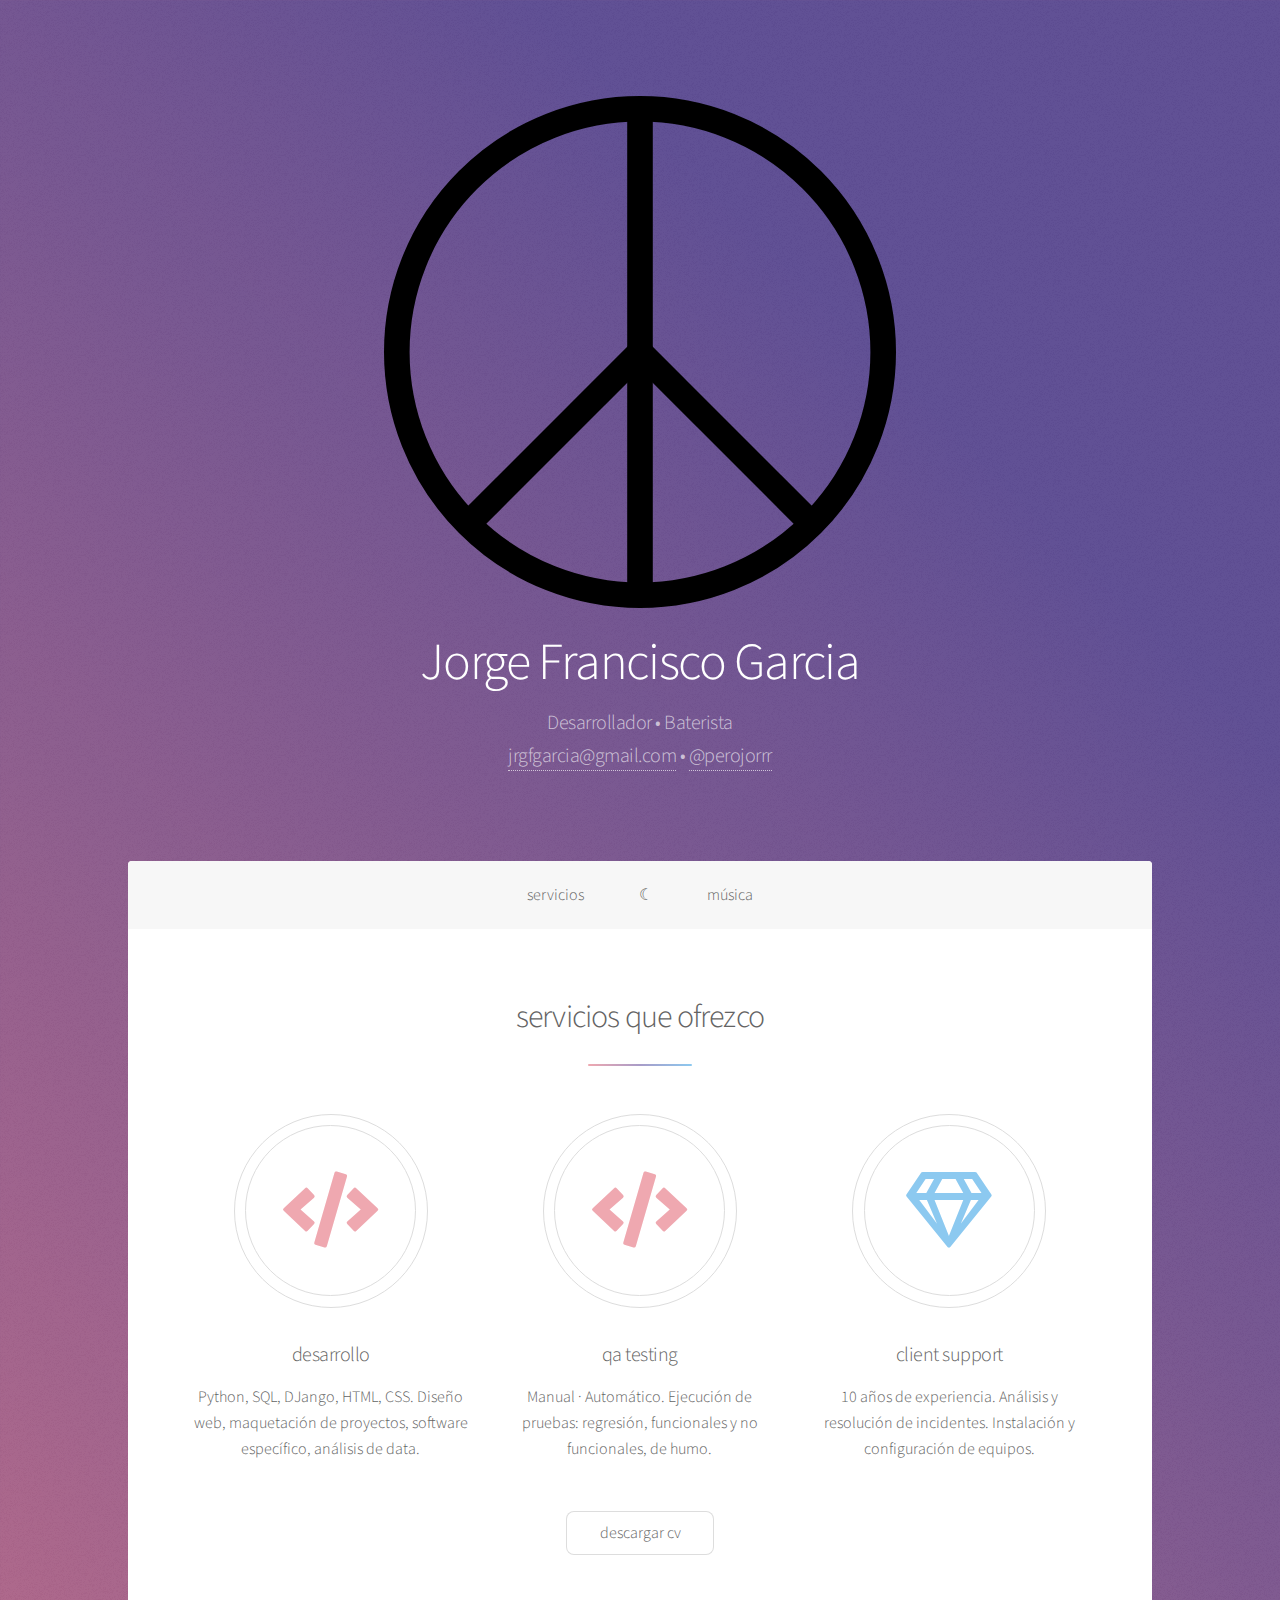
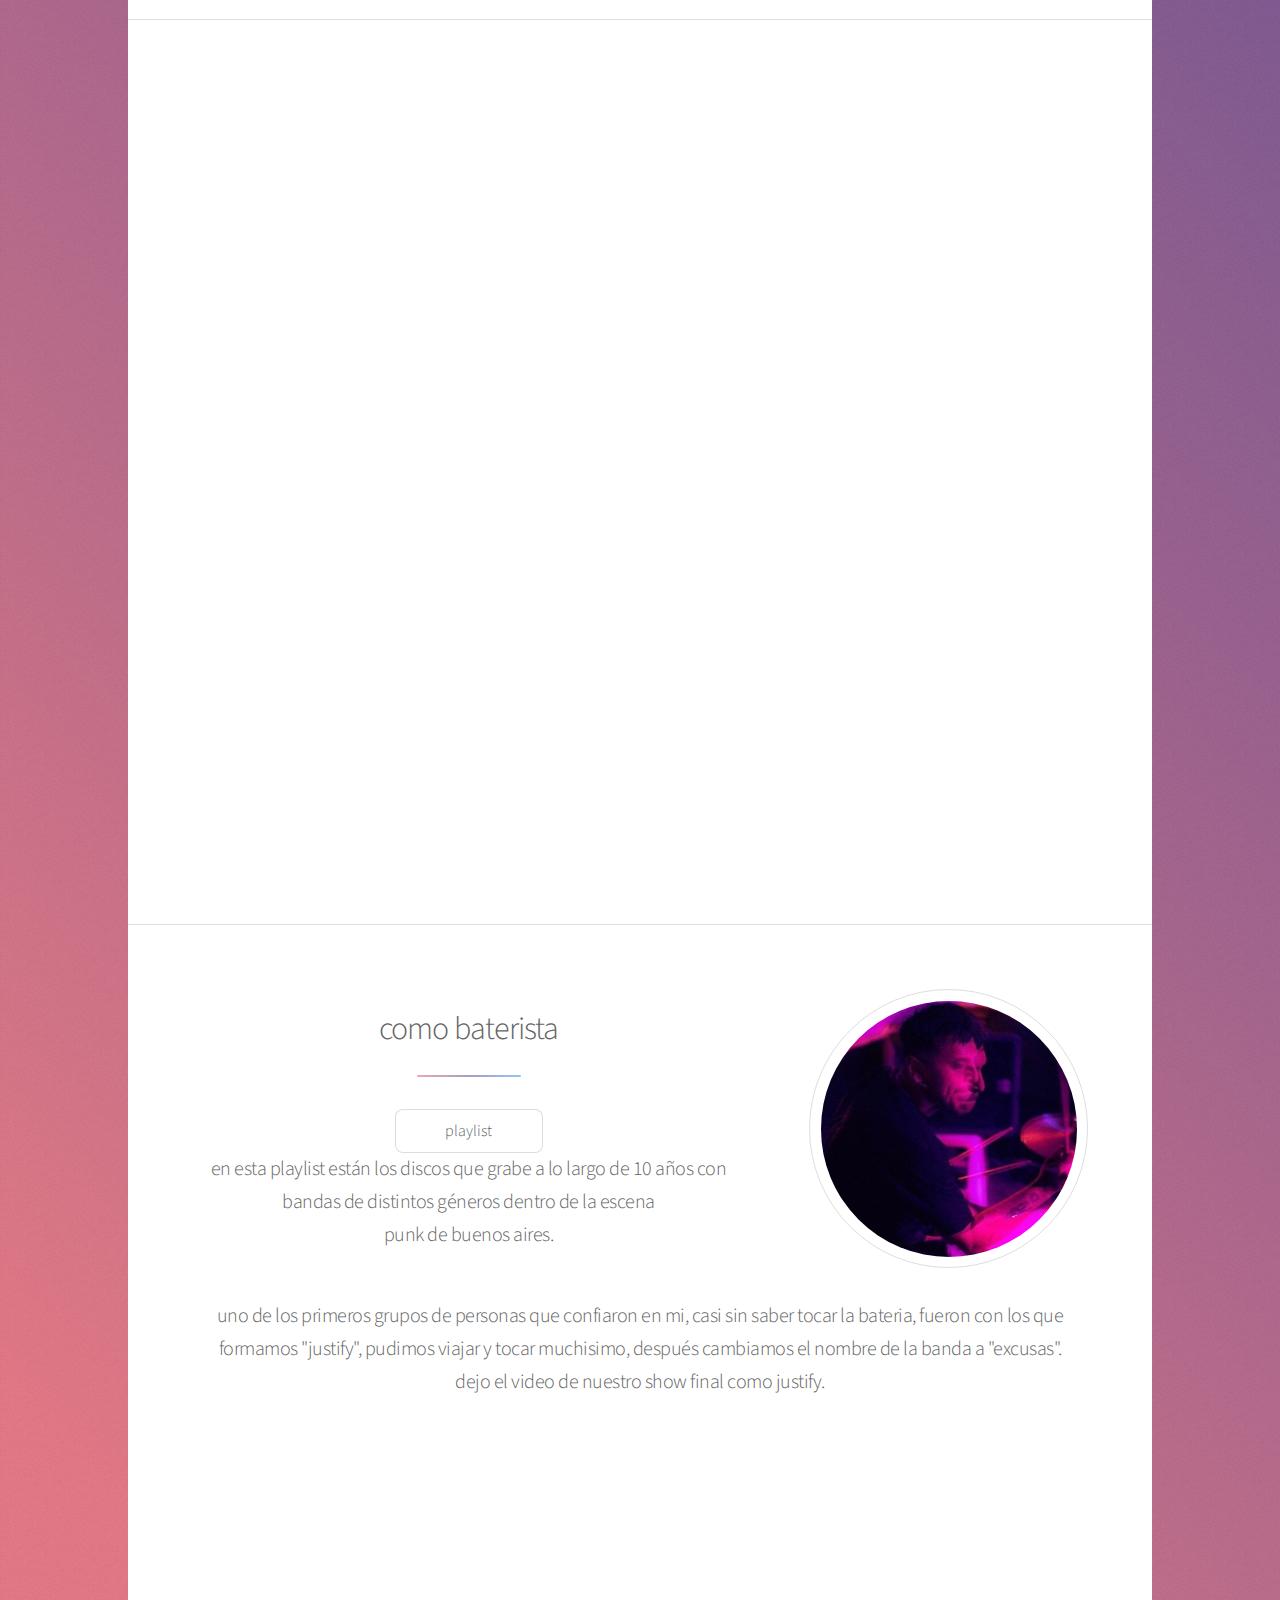
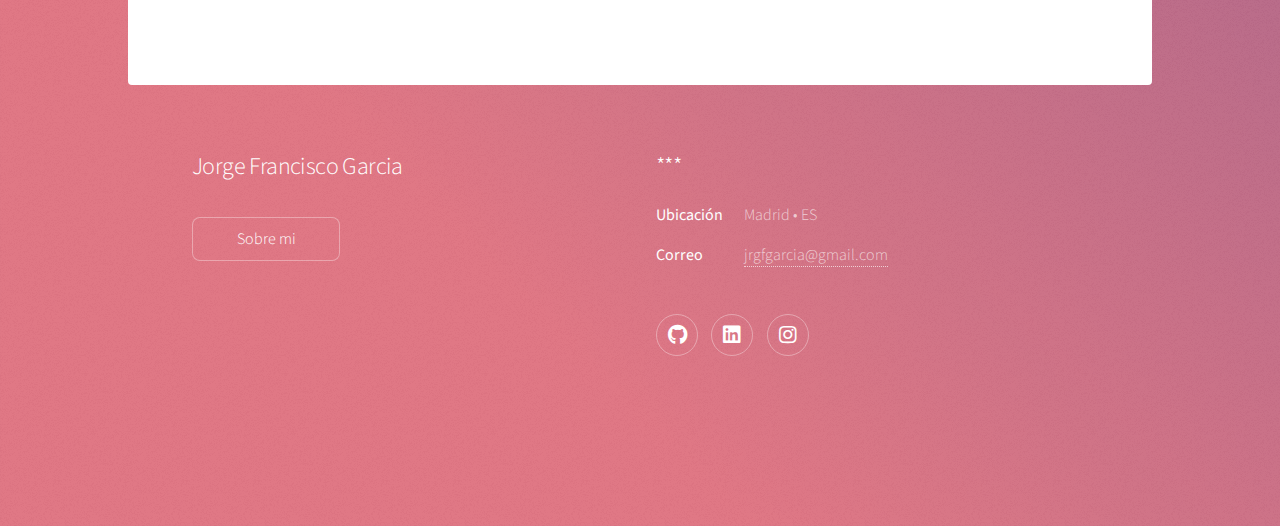
==== commit edf7ed94: "Update index.html" ====
--- a/index.html
+++ b/index.html
@@ -149,7 +149,7 @@
 										</header>
 									</section>
 									<section id="youtube" class="main special">
-									<iframe width="700" height="450" src="https://www.youtube.com/embed/ZhwukKEBjb4?si=sjAo57AoBmgEXAtR" title="VIDEO_TITLE" frameborder="0" allow="accelerometer; autoplay; clipboard-write; gyroscope; picture-in-picture" allowfullscreen></iframe>
+									<iframe width="100%" height="auto" src="https://www.youtube.com/embed/ZhwukKEBjb4?si=sjAo57AoBmgEXAtR" title="VIDEO_TITLE" frameborder="0" allow="accelerometer; autoplay; clipboard-write; gyroscope; picture-in-picture" allowfullscreen></iframe>
 									</section>
 								</header>
 								<!-- <footer class="major">
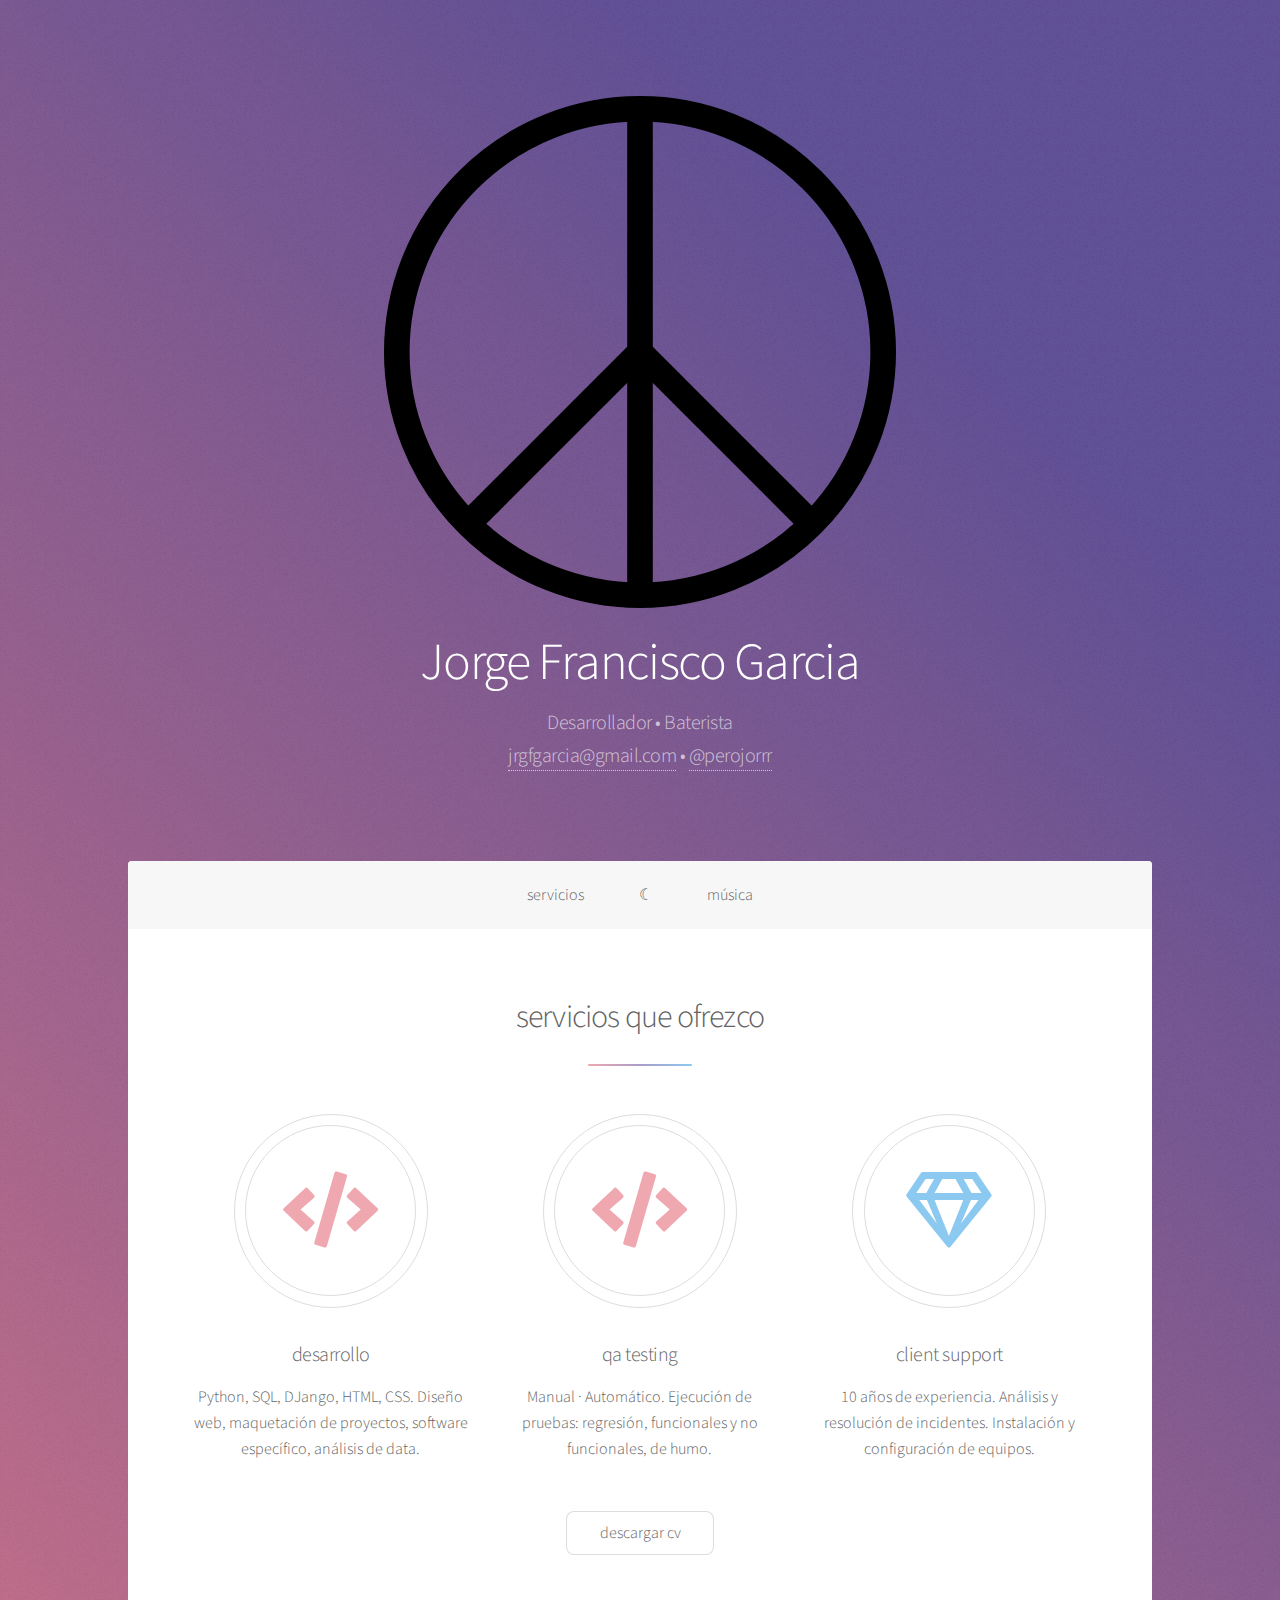
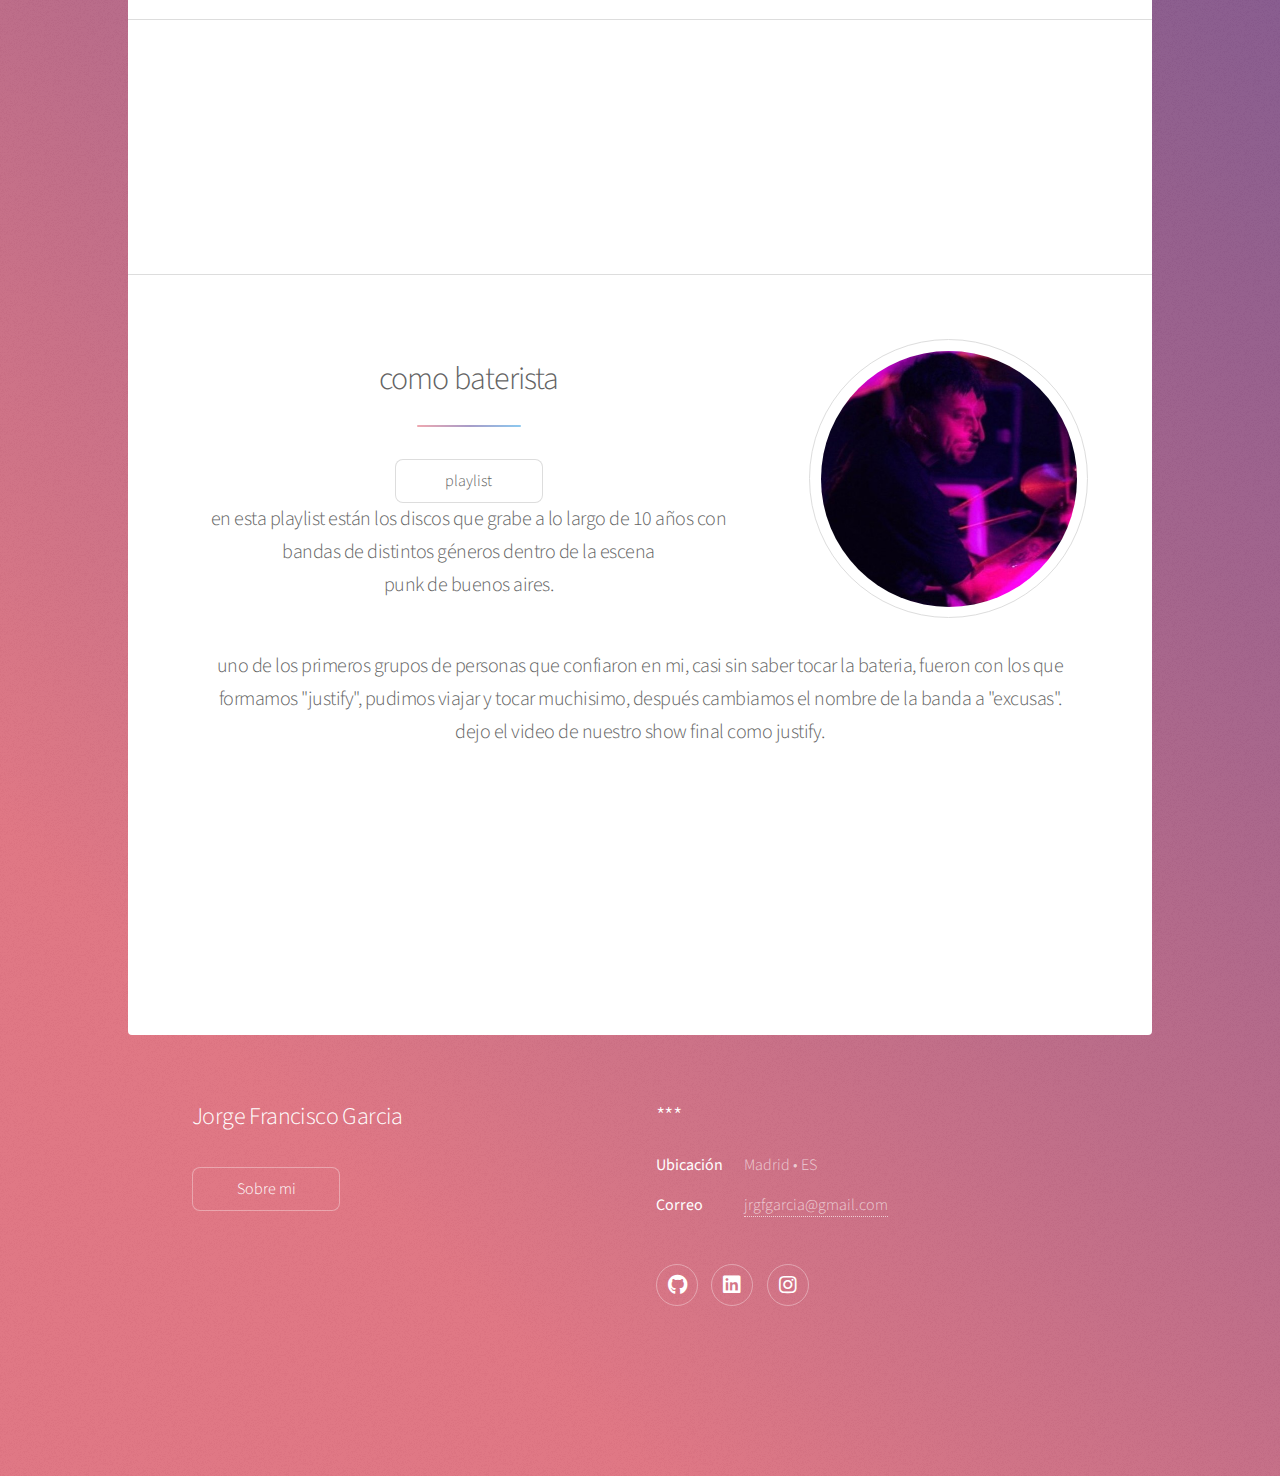
==== commit 17ef58c3: "Update index.html" ====
--- a/index.html
+++ b/index.html
@@ -91,7 +91,7 @@
 									posuere. Nulla massa urna, fermentum eget quam aliquet.</p>
 								</header> -->
 									<section id="moon" class="main special">
-									<iframe width="1200" height="800" src="https://science.nasa.gov/wp-content/uploads/2024/01/moon-phases-2024.mp4#t=0.3" title="VIDEO_TITLE" frameborder="0" allow="accelerometer; autoplay; clipboard-write; gyroscope; picture-in-picture" allowfullscreen></iframe>
+									<iframe width="100%" height="auto" src="https://science.nasa.gov/wp-content/uploads/2024/01/moon-phases-2024.mp4#t=0.3" title="VIDEO_TITLE" frameborder="0" allow="accelerometer; autoplay; clipboard-write; gyroscope; picture-in-picture" allowfullscreen></iframe>
 									</section>
 								<!-- <ul class="statistics">
 									<li class="style1">
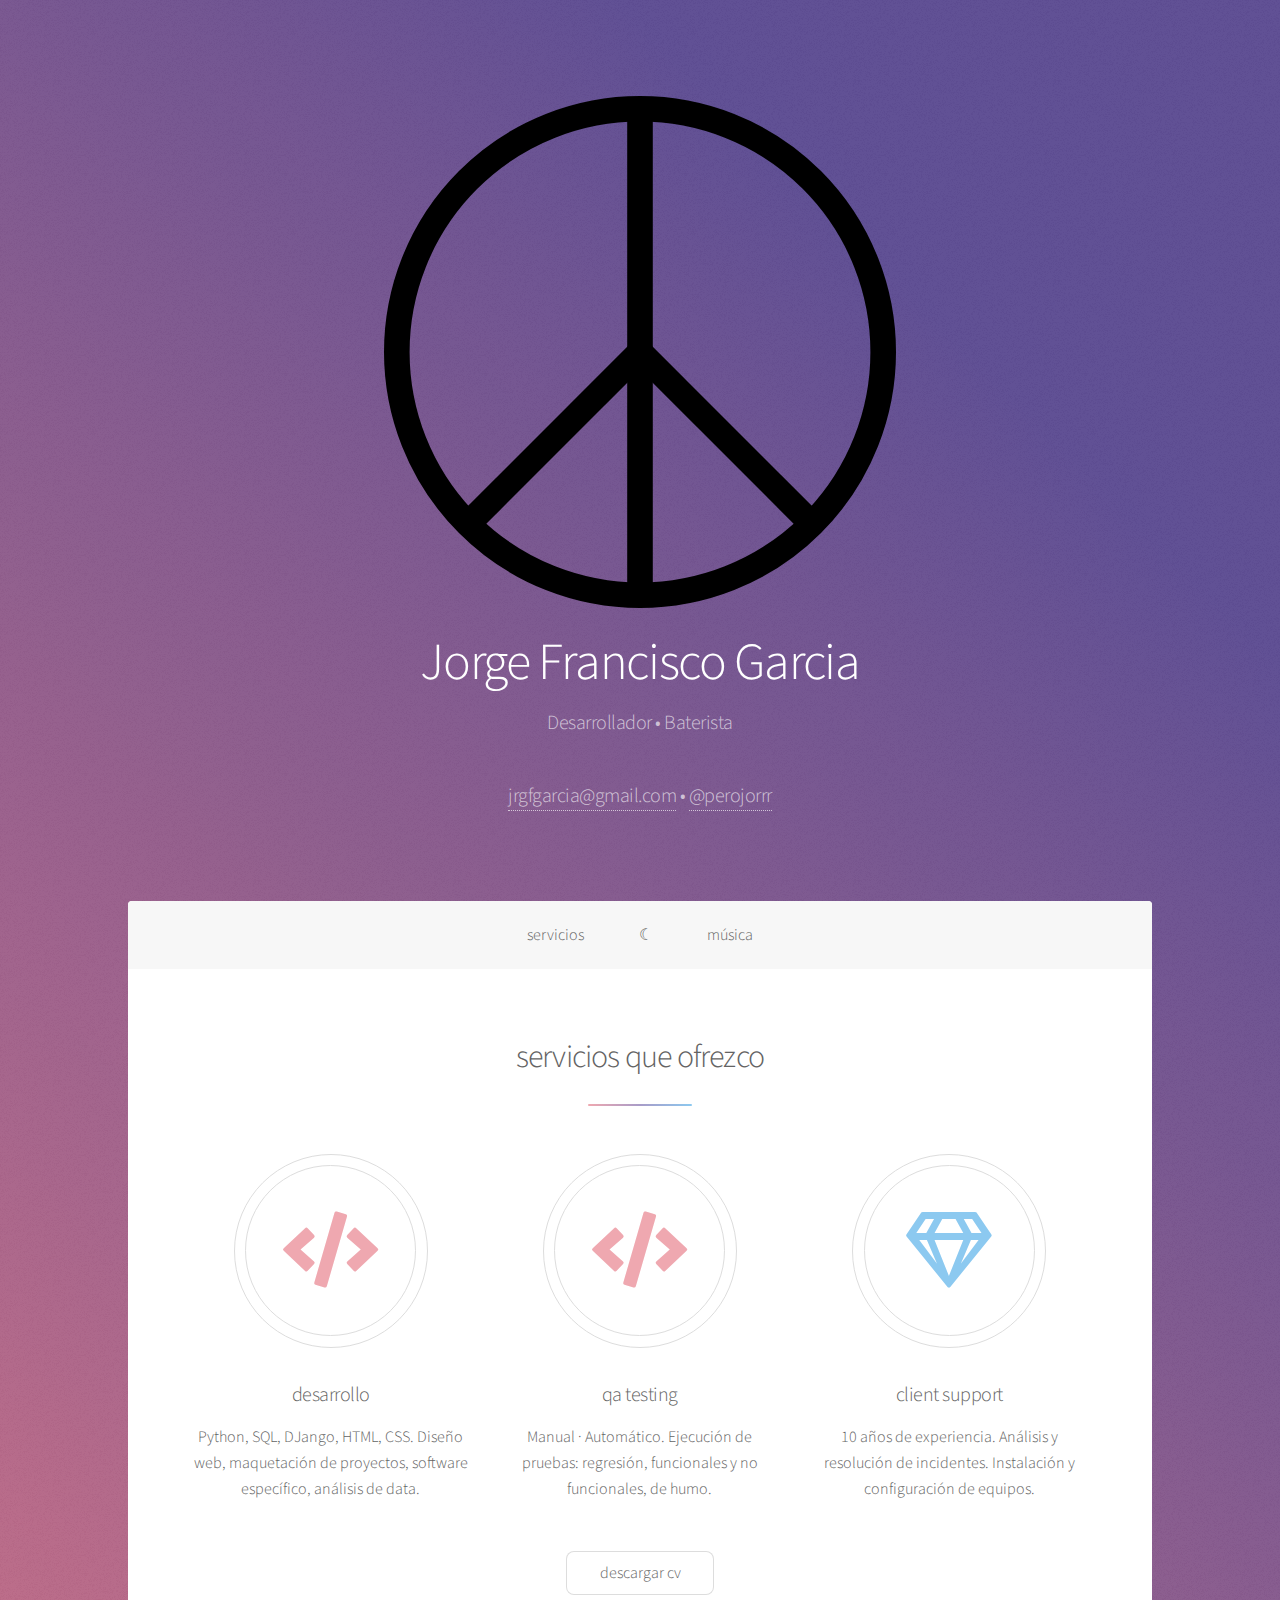
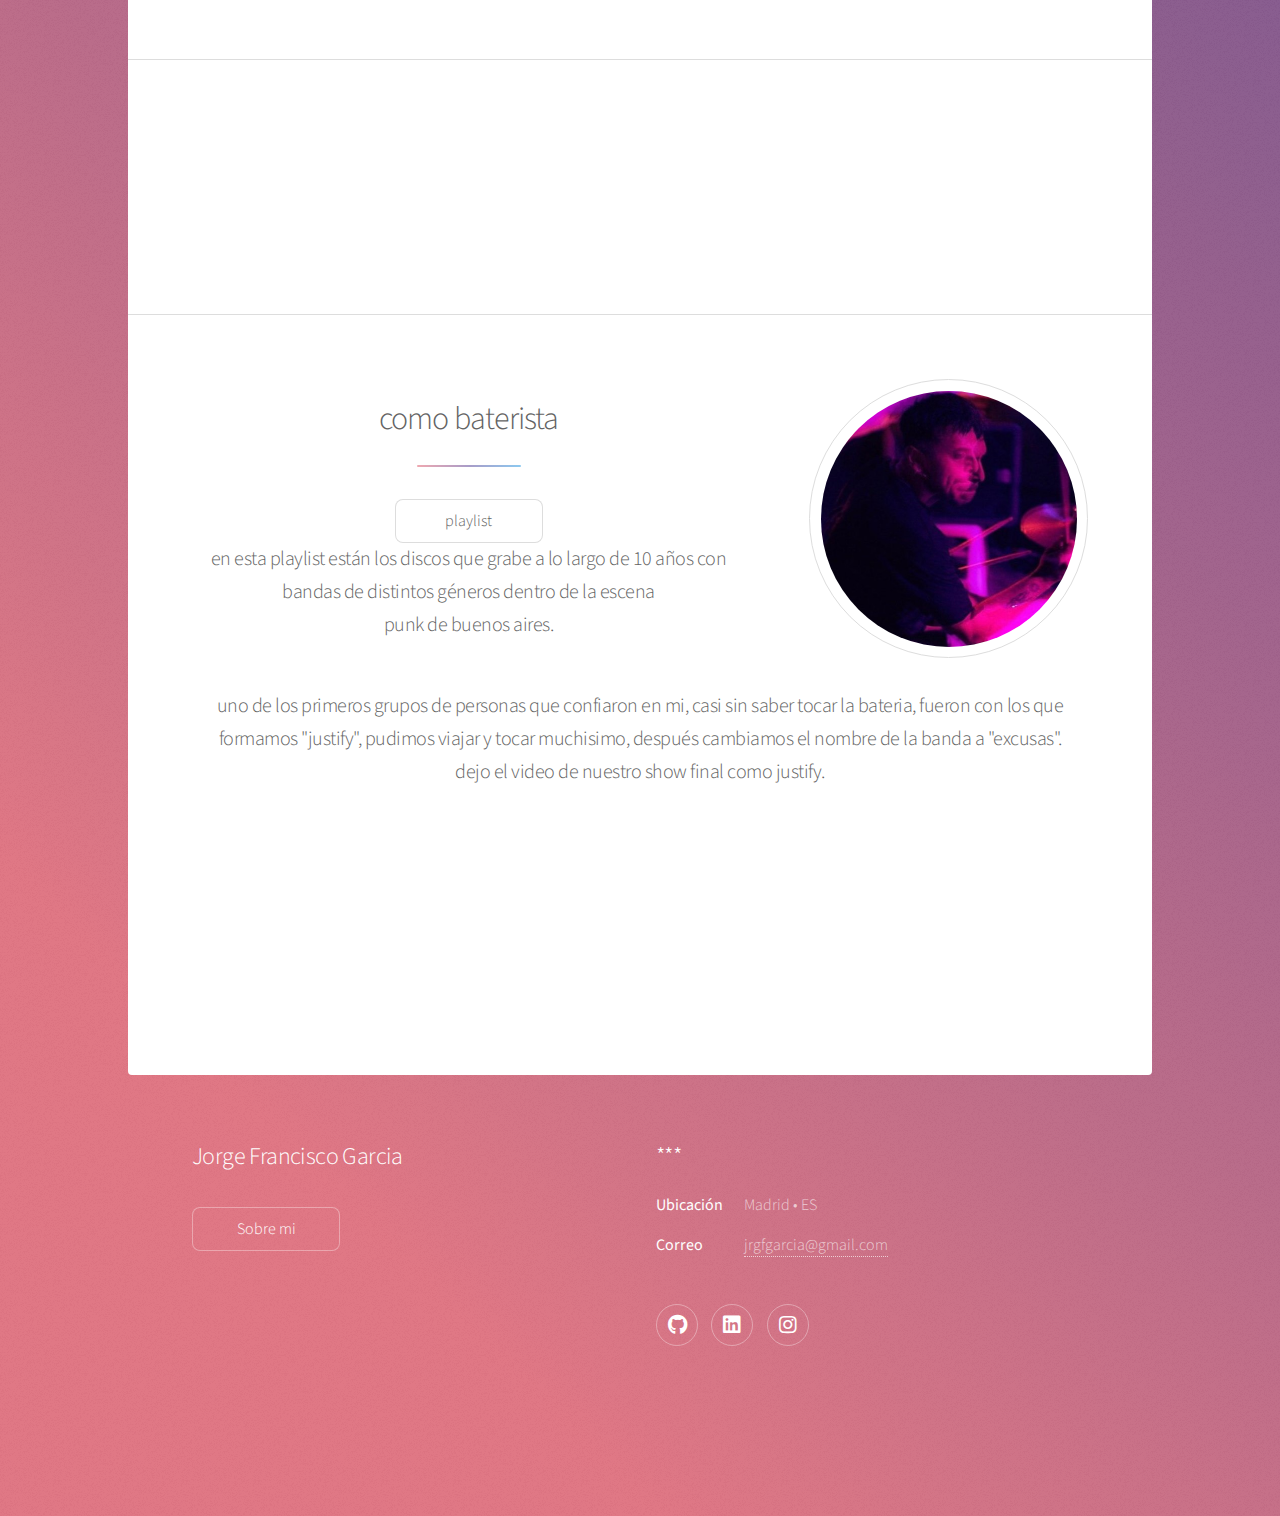
==== commit d557fab4: "Update index.html" ====
--- a/index.html
+++ b/index.html
@@ -18,8 +18,8 @@
 					<header id="header" class="alt">
 						<span class="logo"><img src="images/logo.svg" alt="" /></span>
 						<h1>Jorge Francisco Garcia</h1>
-						<p>Desarrollador &bull; Baterista<br />
-						<a href="mailto:jrgfgarcia@gmail.com">jrgfgarcia@gmail.com</a> &bull; <a href="https://instagram.com/perojorrr">@perojorrr</a></p>
+						<p>Desarrollador &bull; Baterista</p>
+						<p><a href="mailto:jrgfgarcia@gmail.com">jrgfgarcia@gmail.com</a> &bull; <a href="https://instagram.com/perojorrr">@perojorrr</a></p>
 					</header>
 
 				<!-- Nav -->
--- a/assets/css/main.css
+++ b/assets/css/main.css
@@ -82,10 +82,17 @@
 		-ms-overflow-style: scrollbar;
 	}
 
-	@media screen and (max-width: 480px) {
-
+	@media screen and (max-width: 350px) {
+		.video-container iframe {
+    		width: 100%;
+    		height: auto;
+		}
+	}
 		html, body {
-			min-width: 320px;
+			min-width: 350px;
+			.video-container iframe {
+    			width: 100%;
+    			height: 500px;
 		}
 
 	}
@@ -3782,4 +3789,4 @@
 				max-width: 100%;
 			}
 
-		}+		}
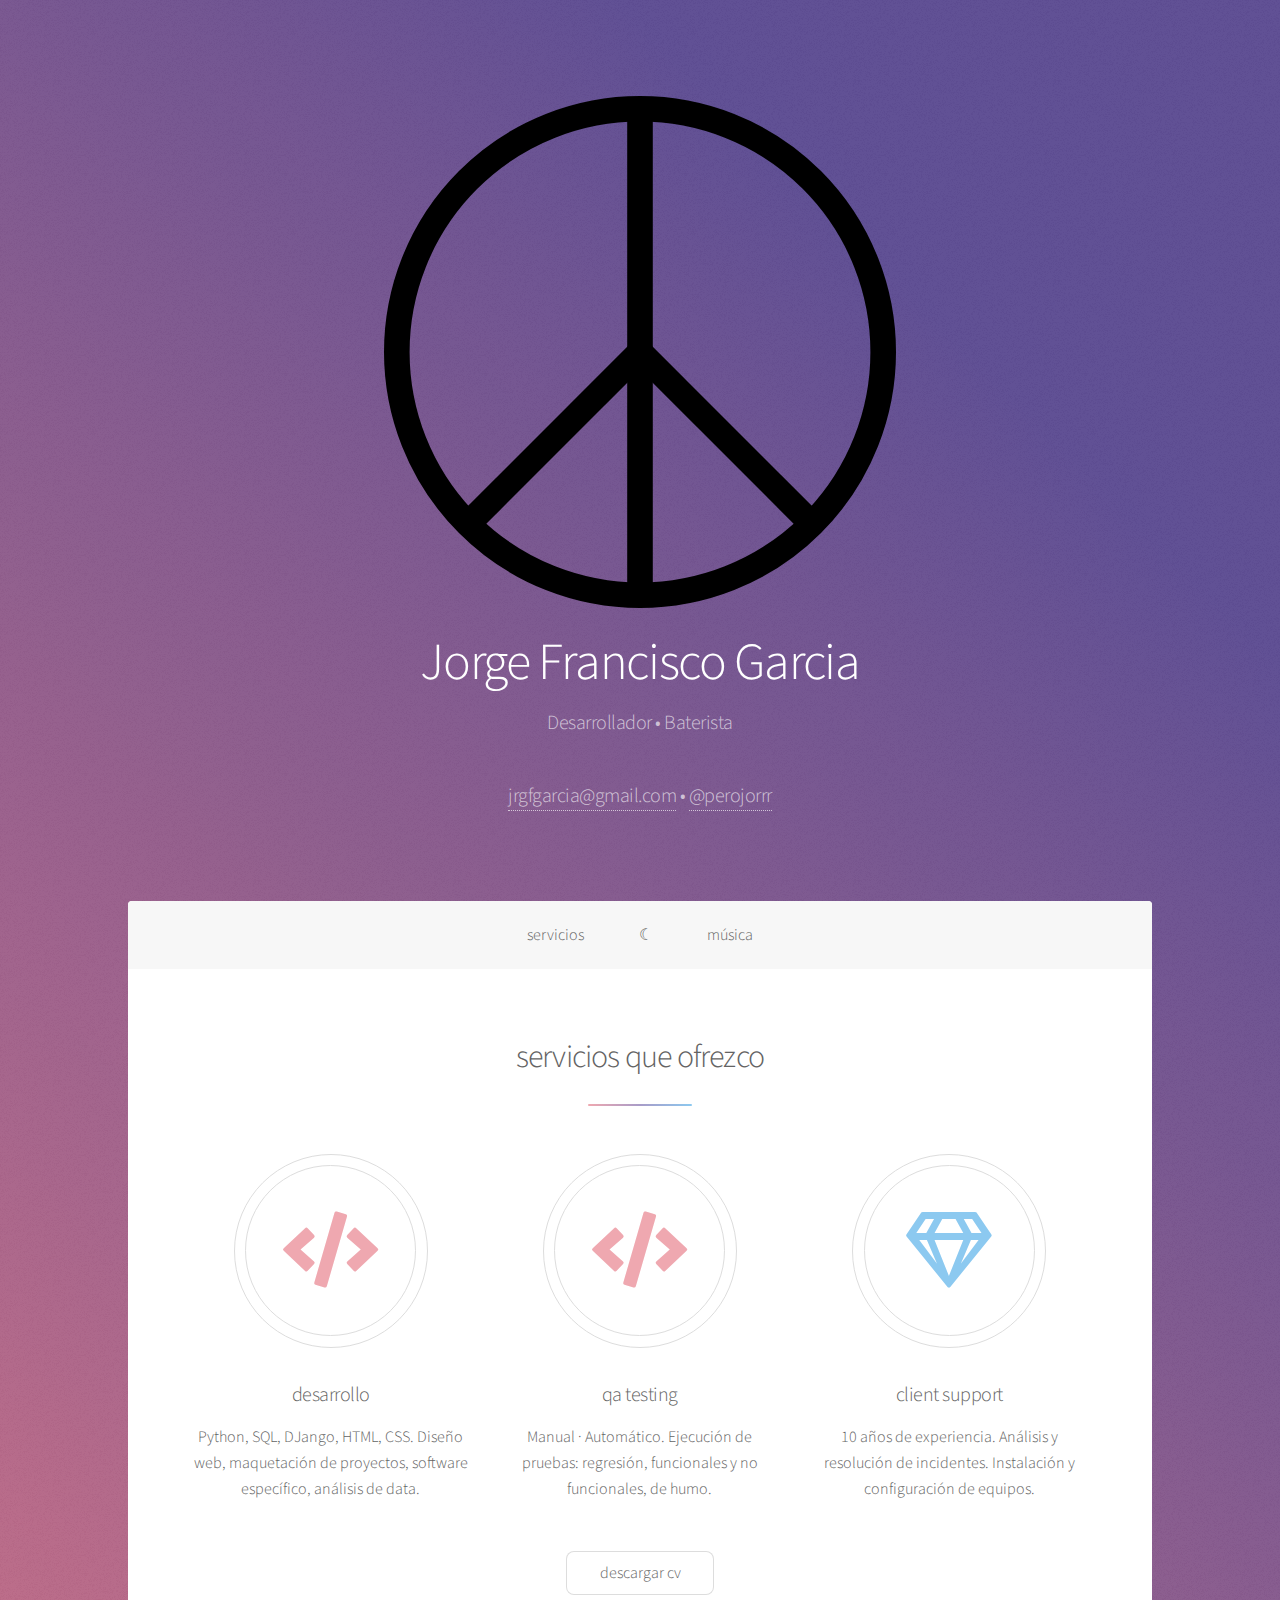
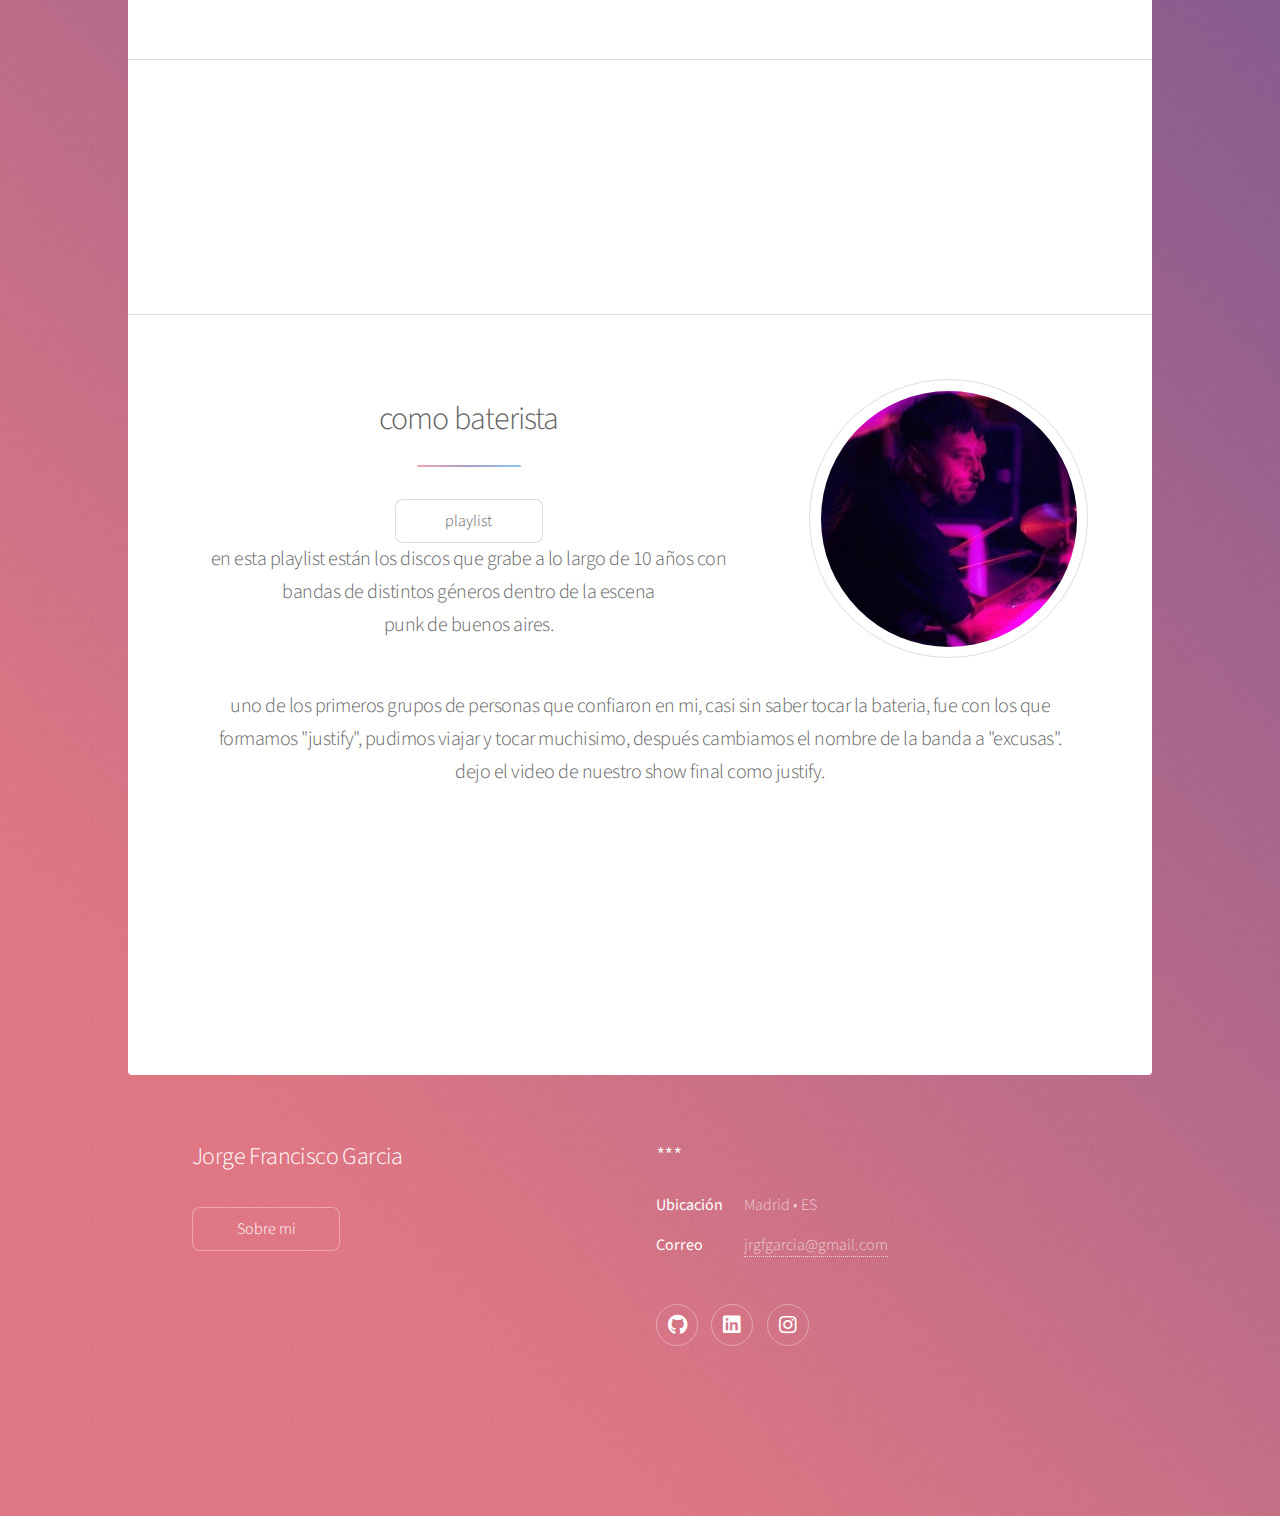
==== commit 06695601: "Update index.html" ====
--- a/index.html
+++ b/index.html
@@ -144,7 +144,7 @@
 									<!-- YT -->
 									<section id="second" class="main special">
 										<header class="major">
-											<p>uno de los primeros grupos de personas que confiaron en mi, casi sin saber tocar la bateria, fueron con los que formamos "justify", pudimos viajar y tocar muchisimo, después cambiamos el nombre de la banda a "excusas".<br />
+											<p>uno de los primeros grupos de personas que confiaron en mi, casi sin saber tocar la bateria, fue con los que formamos "justify", pudimos viajar y tocar muchisimo, después cambiamos el nombre de la banda a "excusas".<br />
 											dejo el video de nuestro show final como justify.</p>
 										</header>
 									</section>
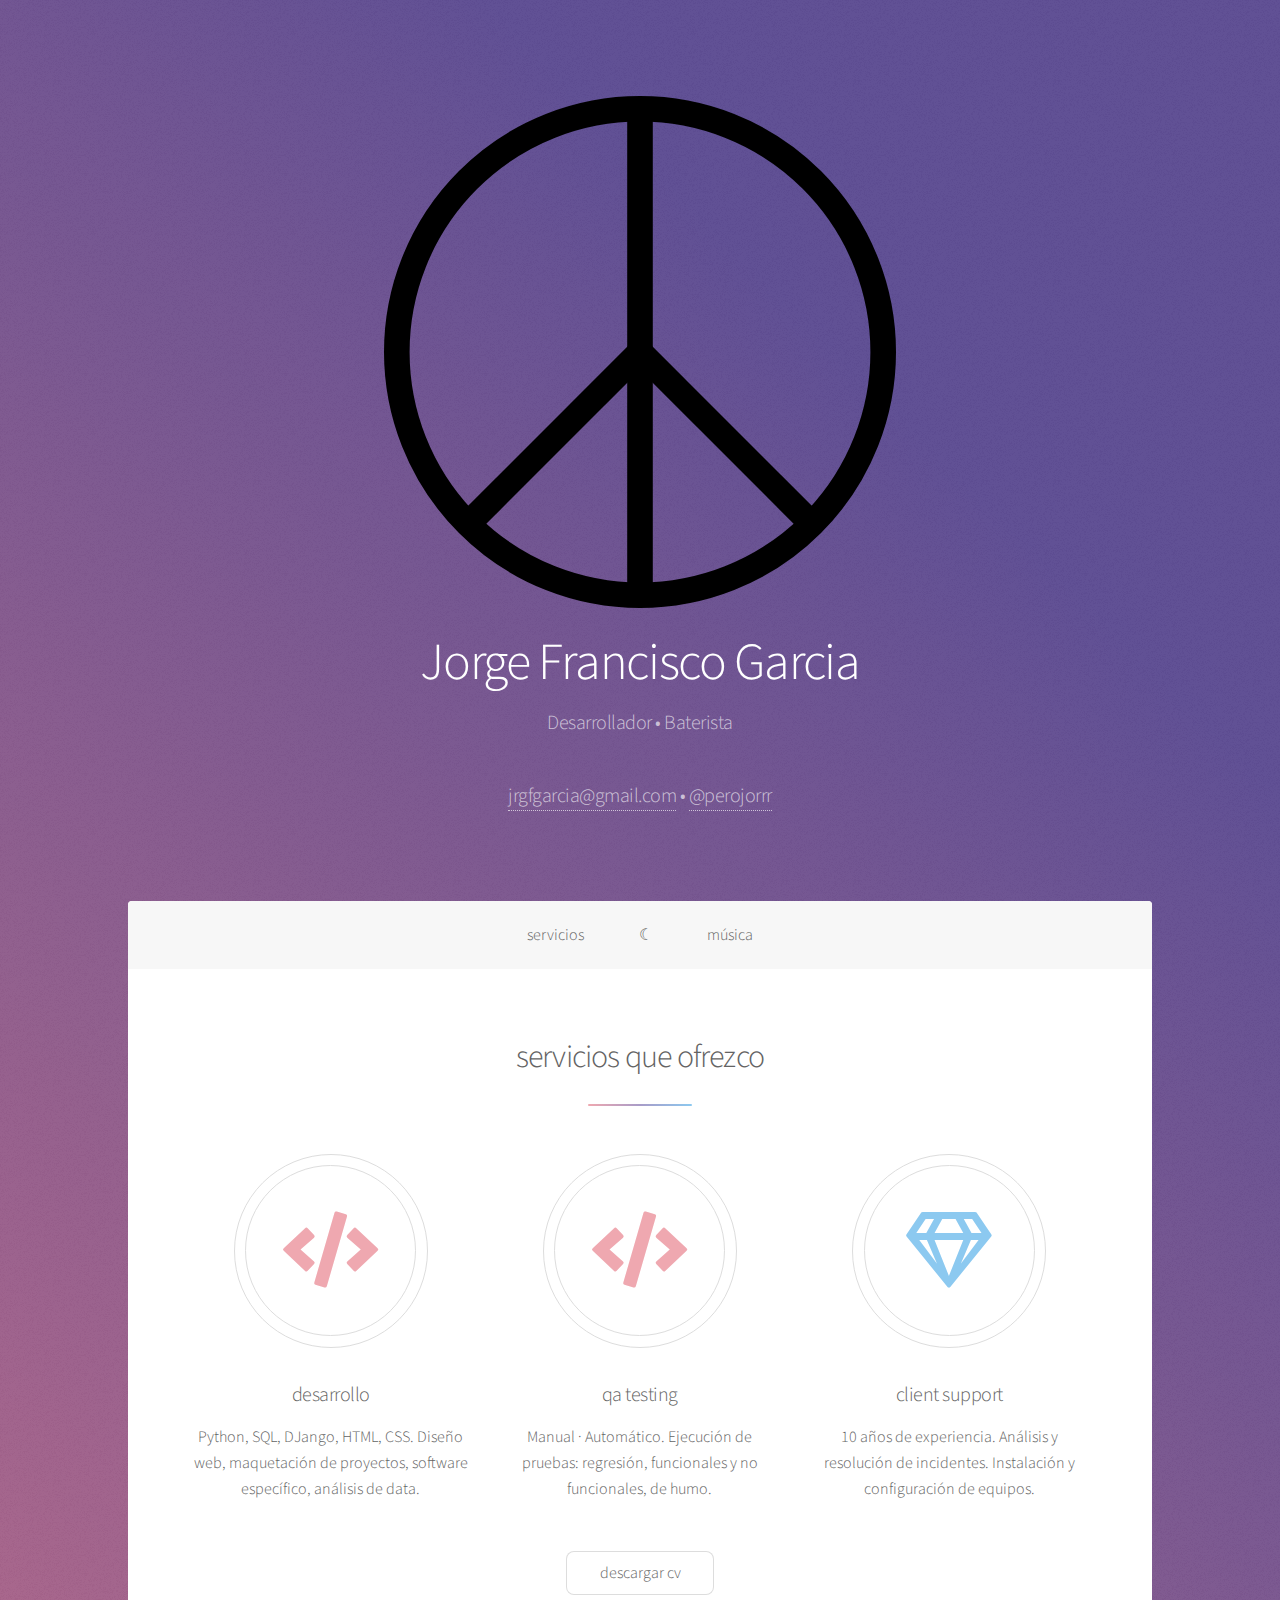
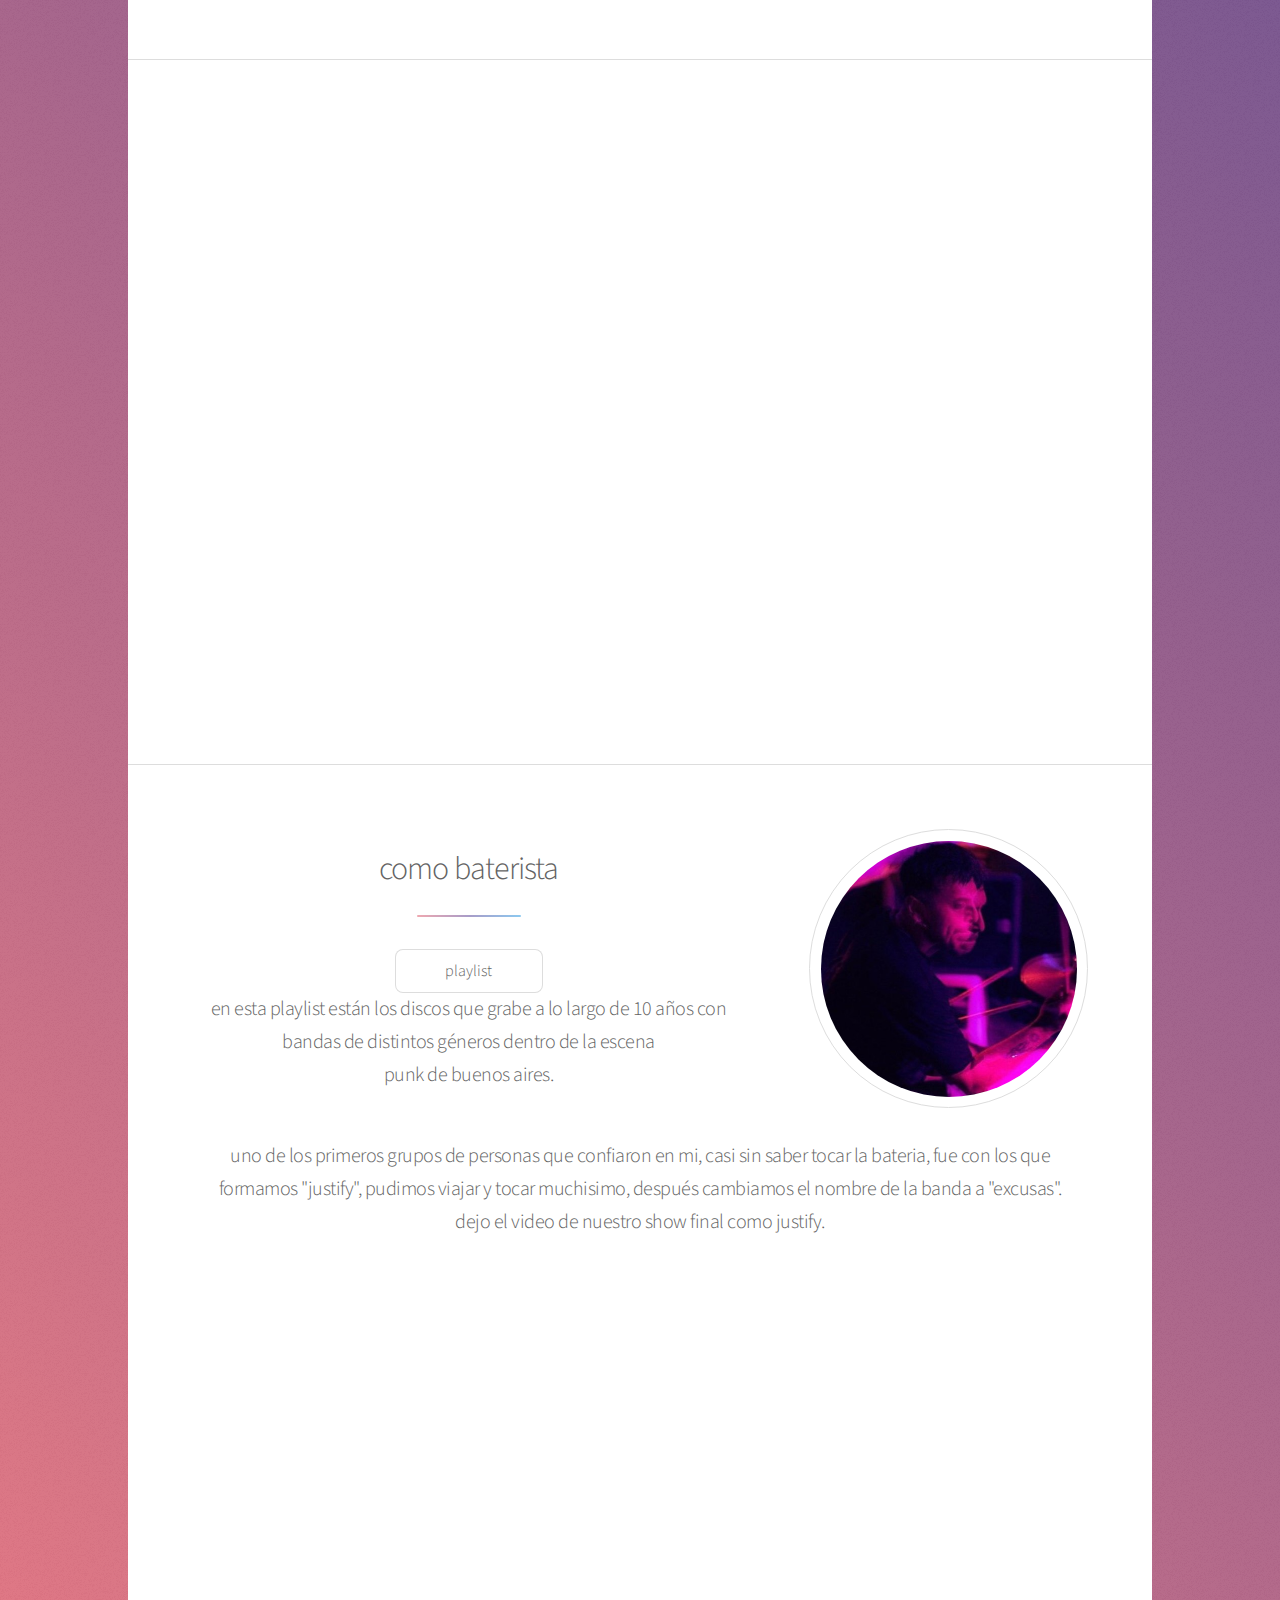
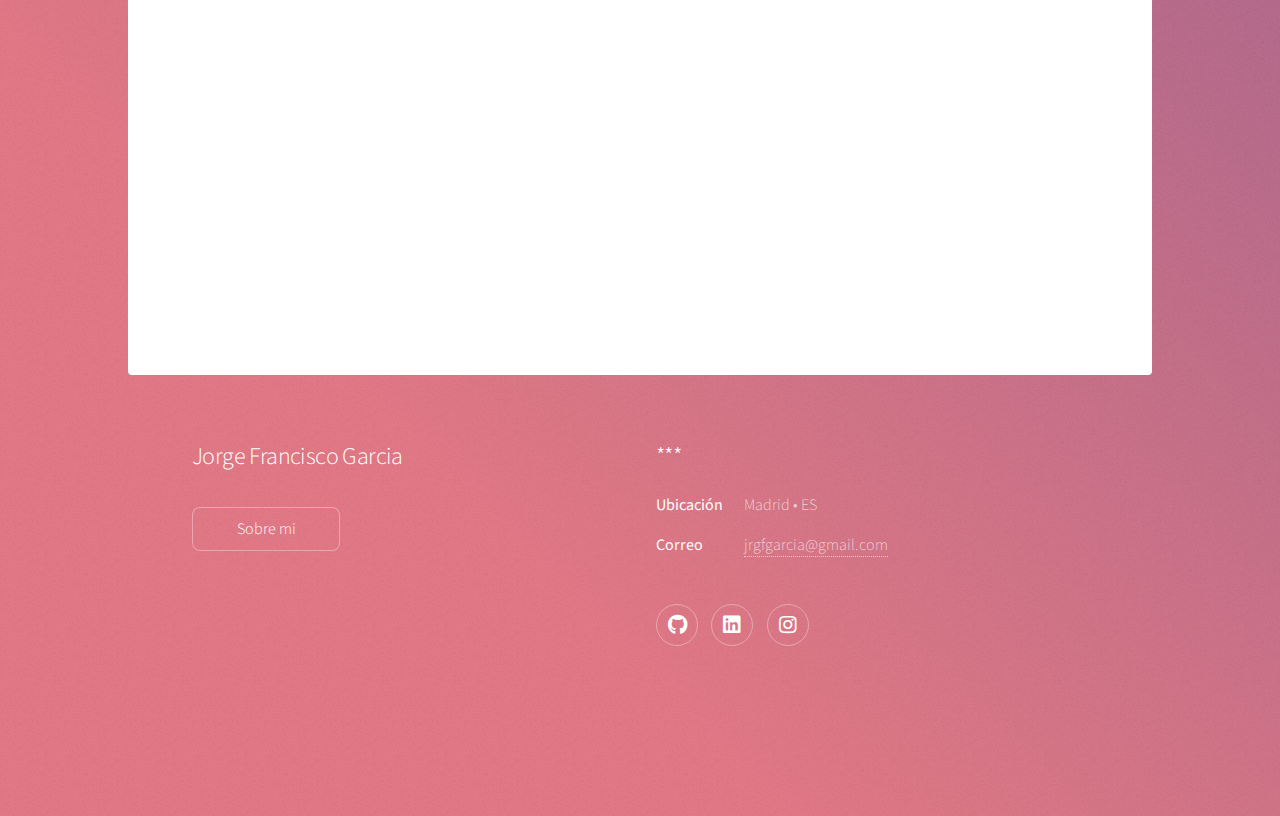
==== commit ec6a45d5: "Update index.html" ====
--- a/index.html
+++ b/index.html
@@ -91,7 +91,7 @@
 									posuere. Nulla massa urna, fermentum eget quam aliquet.</p>
 								</header> -->
 									<section id="moon" class="main special">
-									<iframe width="100%" height="auto" src="https://science.nasa.gov/wp-content/uploads/2024/01/moon-phases-2024.mp4#t=0.3" title="VIDEO_TITLE" frameborder="0" allow="accelerometer; autoplay; clipboard-write; gyroscope; picture-in-picture" allowfullscreen></iframe>
+									<iframe width="100%" height="600px" src="https://science.nasa.gov/wp-content/uploads/2024/01/moon-phases-2024.mp4#t=0.3" title="VIDEO_TITLE" frameborder="0" allow="accelerometer; autoplay; clipboard-write; gyroscope; picture-in-picture" allowfullscreen></iframe>
 									</section>
 								<!-- <ul class="statistics">
 									<li class="style1">
@@ -149,7 +149,7 @@
 										</header>
 									</section>
 									<section id="youtube" class="main special">
-									<iframe width="100%" height="auto" src="https://www.youtube.com/embed/ZhwukKEBjb4?si=sjAo57AoBmgEXAtR" title="VIDEO_TITLE" frameborder="0" allow="accelerometer; autoplay; clipboard-write; gyroscope; picture-in-picture" allowfullscreen></iframe>
+									<iframe width="100%" height="600px" src="https://www.youtube.com/embed/ZhwukKEBjb4?si=sjAo57AoBmgEXAtR" title="VIDEO_TITLE" frameborder="0" allow="accelerometer; autoplay; clipboard-write; gyroscope; picture-in-picture" allowfullscreen></iframe>
 									</section>
 								</header>
 								<!-- <footer class="major">
--- a/assets/css/main.css
+++ b/assets/css/main.css
@@ -32,6 +32,37 @@
 #derecha, #derechatmb {
 	text-align: right;
   }
+
+.moon {
+  display: flex; /* O display: grid; */
+  flex-wrap: wrap; /* Permite que las secciones se ajusten en varias filas */
+}
+.youtube {
+  display: flex; /* O display: grid; */
+  flex-wrap: wrap; /* Permite que las secciones se ajusten en varias filas */
+}
+
+@media (max-width: 768px) {
+  .moon, .youtube {
+    flex-direction: column; /* Secciones en columna para pantallas pequeñas */
+  }
+  #moon, #youtube {
+    width: 100%; /* Ancho completo para cada sección en pantallas pequeñas */
+  }
+}
+
+
+/* #moon, #youtube {
+  width: 100%; /* El video ocupa el ancho completo del contenedor */
+/*  height: 480px; /* La altura se ajusta automáticamente */
+/*}
+@media (max-width: 768px) {
+  #moon, #youtube {
+    width: 100%; /* La imagen ocupa todo el ancho disponible */
+/*  }
+  .texto-parrafo {
+    font-size: 16px; /* Tamaño de fuente más pequeño para dispositivos móviles }
+}*/
 
 ol, ul {
 	list-style: none;
